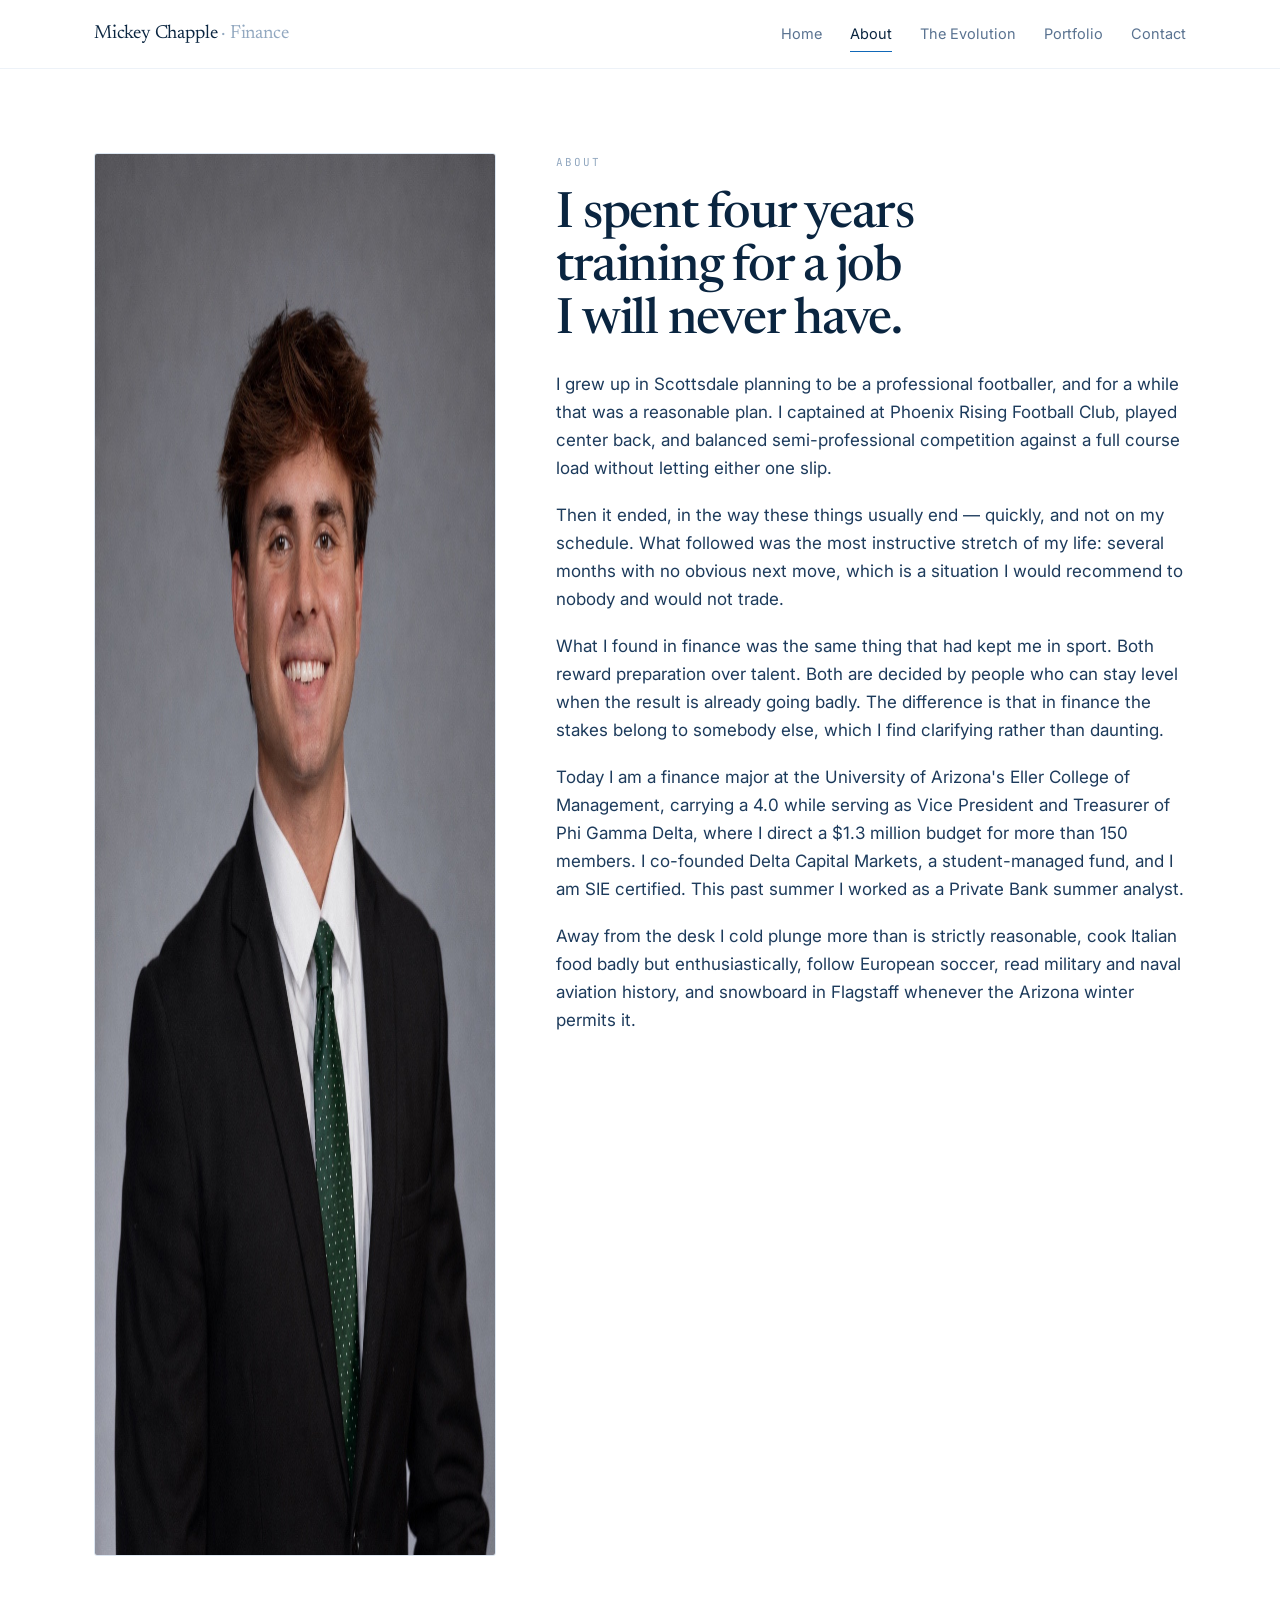
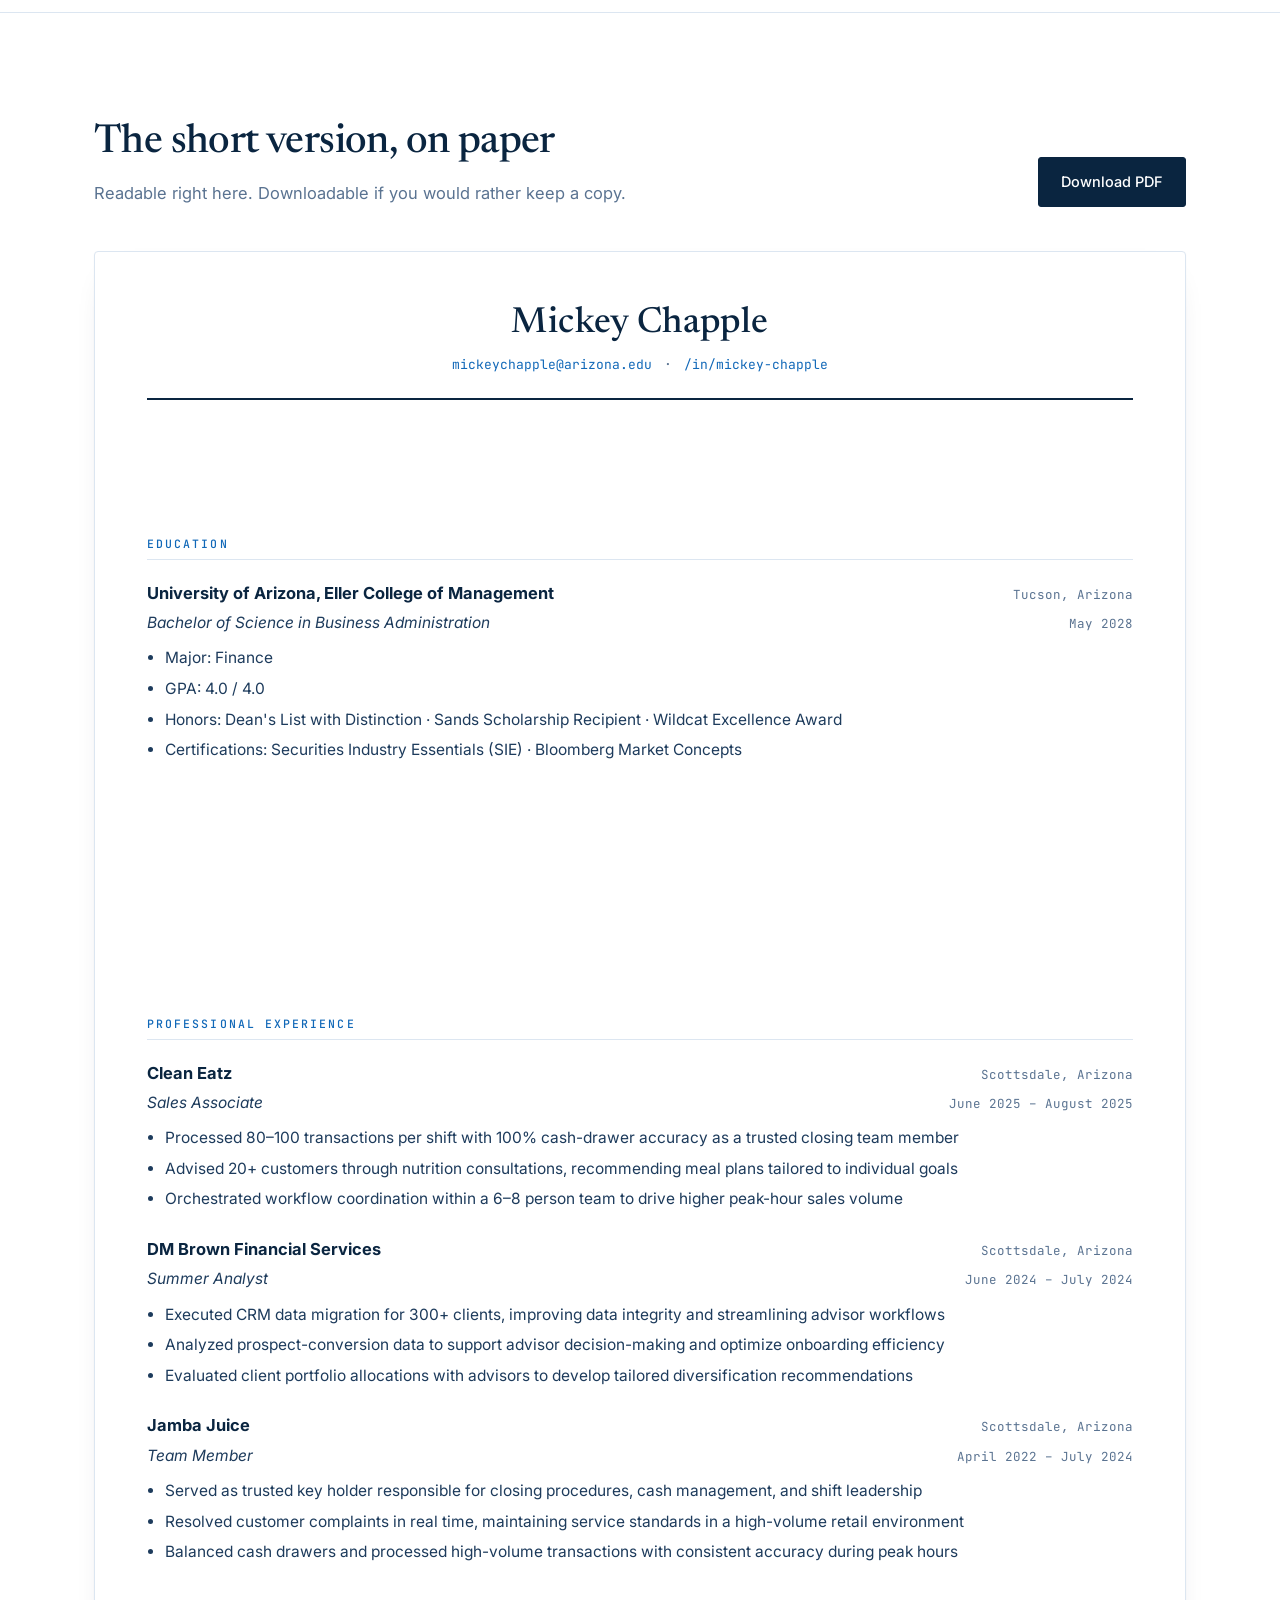
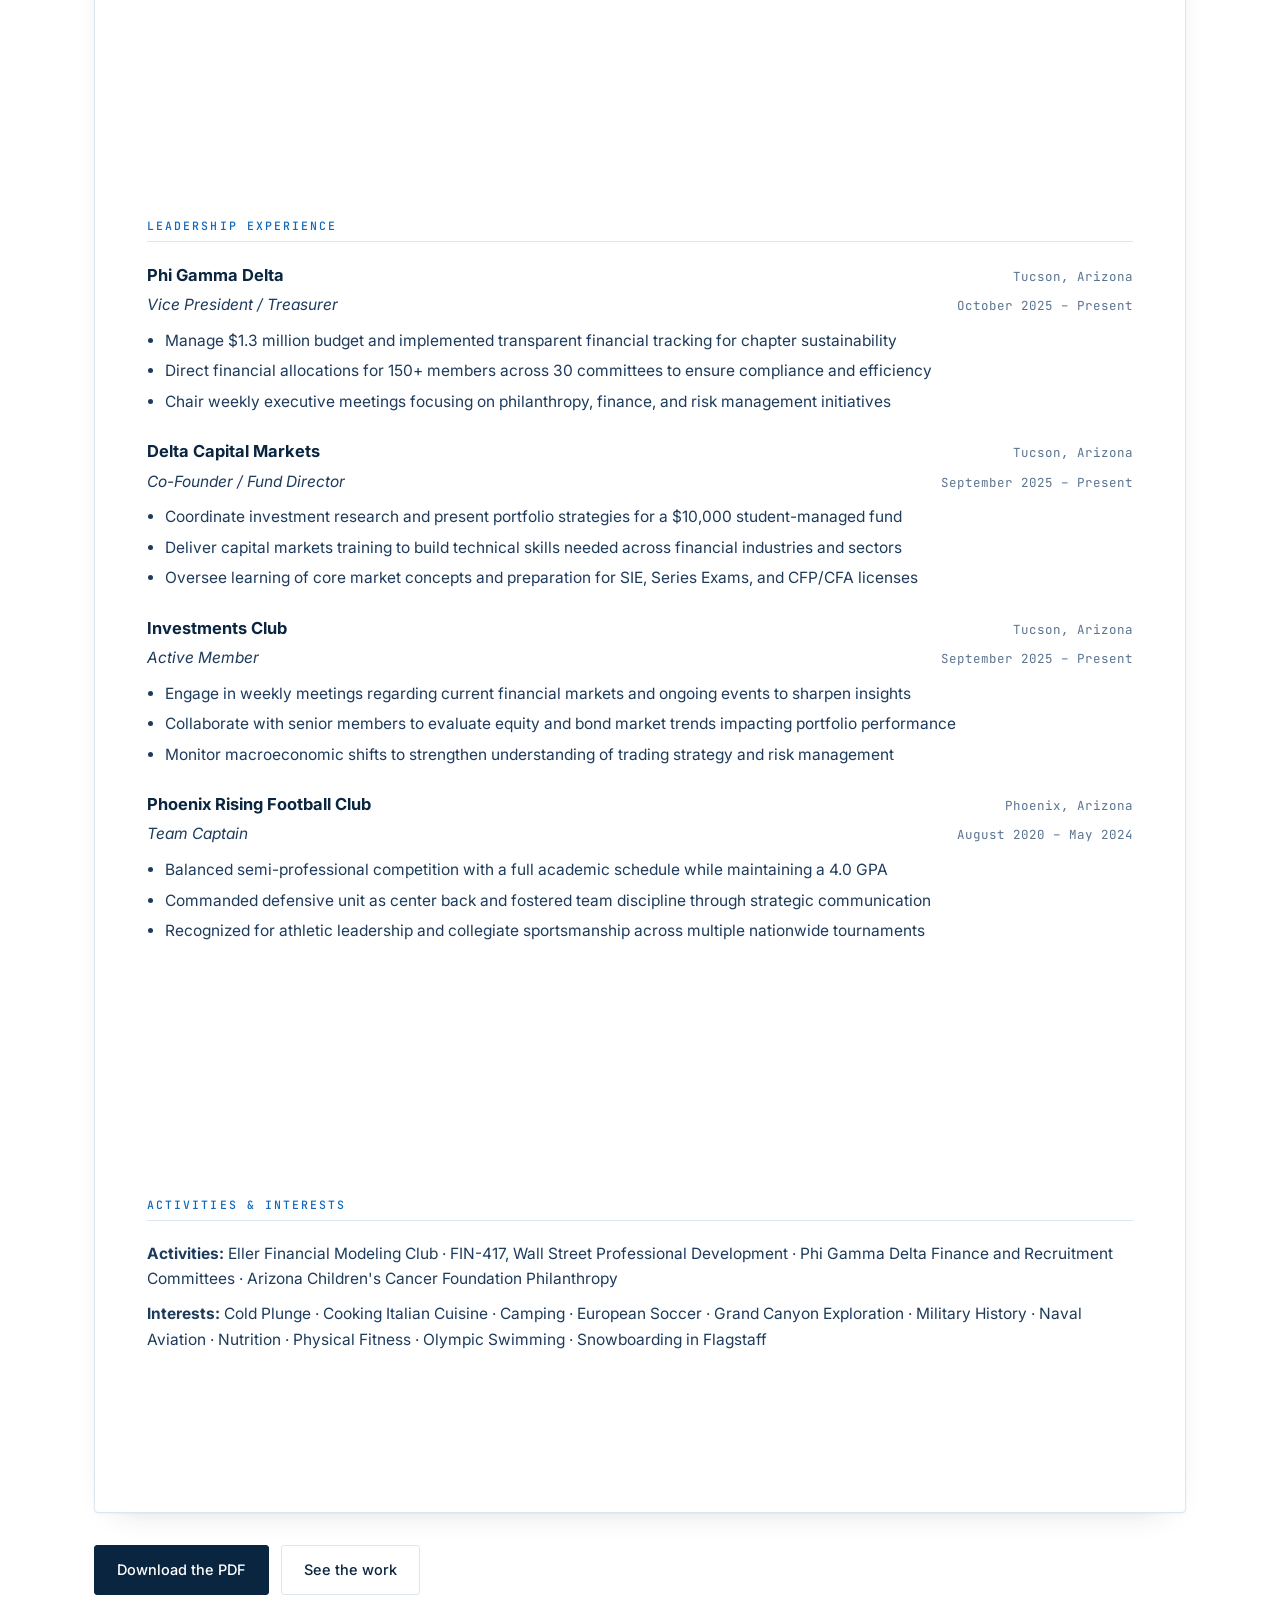
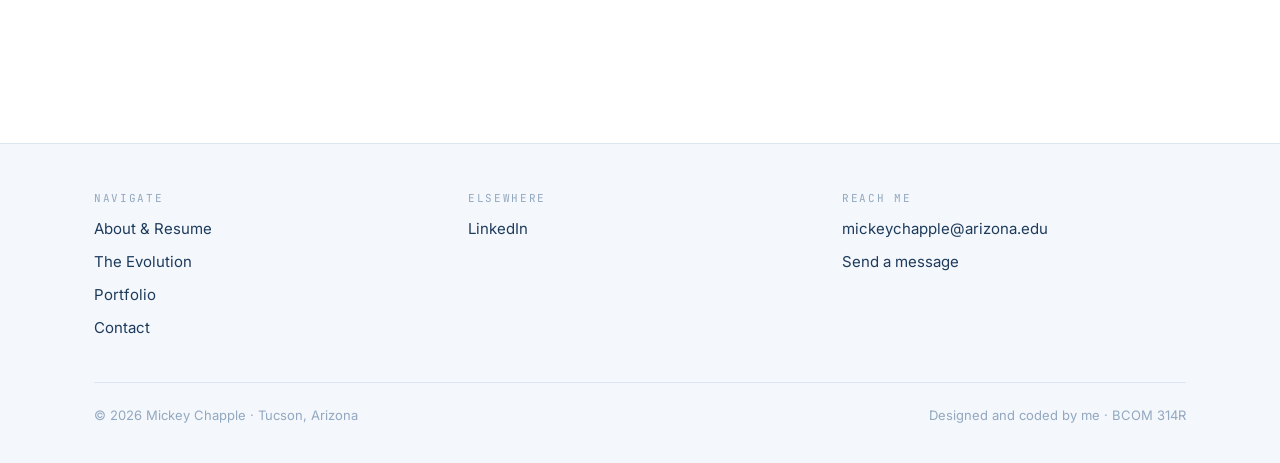
==== about.html @ 1436c146 "Add files via upload" ====
<!doctype html>
<html lang="en">
<head>
<meta charset="utf-8">
<meta name="viewport" content="width=device-width, initial-scale=1">
<title>About &amp; Resume — Mickey Chapple</title>
<meta name="description" content="Finance major at the University of Arizona's Eller College, former semi-professional center back, Private Bank summer analyst. Biography and full resume.">
<link rel="preconnect" href="https://fonts.googleapis.com">
<link rel="preconnect" href="https://fonts.gstatic.com" crossorigin>
<link href="https://fonts.googleapis.com/css2?family=Newsreader:ital,opsz,wght@0,6..72,300..600;1,6..72,300..500&family=Inter:wght@400;500;600&family=JetBrains+Mono:wght@400;500&display=swap" rel="stylesheet">
<link rel="stylesheet" href="styles.css">
</head>
<body>
<a class="skip" href="#main">Skip to content</a>

<header class="site-head">
  <div class="wrap site-head__inner">
    <a class="brand" href="index.html">Mickey Chapple <span>· Finance</span></a>
    <button class="nav-toggle" aria-expanded="false" aria-controls="nav">Menu</button>
    <nav class="nav" id="nav">
      <a href="index.html">Home</a>
      <a href="about.html" aria-current="page">About</a>
      <a href="evolution.html">The Evolution</a>
      <a href="portfolio.html">Portfolio</a>
      <a href="contact.html">Contact</a>
    </nav>
  </div>
</header>

<main id="main">

  <!-- ============ BIO ============ -->
  <section class="hero">
    <div class="wrap split split--portrait">
      <div>
        <img class="portrait" src="assets/headshot.jpg" width="1121" height="1403"
             alt="Mickey Chapple, wearing a dark suit and green tie.">
      </div>
      <div>
        <p class="eyebrow">About</p>
        <h1 class="hero__lede" style="font-size:clamp(30px,4.6vw,50px)">I spent four years training for a job I will never have.</h1>
        <div class="prose">
          <p>
            I grew up in Scottsdale planning to be a professional footballer, and for a
            while that was a reasonable plan. I captained at Phoenix Rising Football Club,
            played center back, and balanced semi-professional competition against a full
            course load without letting either one slip.
          </p>
          <p>
            Then it ended, in the way these things usually end — quickly, and not on my
            schedule. What followed was the most instructive stretch of my life: several
            months with no obvious next move, which is a situation I would recommend to
            nobody and would not trade.
          </p>
          <p>
            What I found in finance was the same thing that had kept me in sport. Both
            reward preparation over talent. Both are decided by people who can stay level
            when the result is already going badly. The difference is that in finance the
            stakes belong to somebody else, which I find clarifying rather than daunting.
          </p>
          <p>
            Today I am a finance major at the University of Arizona's Eller College of
            Management, carrying a 4.0 while serving as Vice President and Treasurer of
            Phi Gamma Delta, where I direct a $1.3 million budget for more than 150
            members. I co-founded Delta Capital Markets, a student-managed fund, and I am
            SIE certified. This past summer I worked as a Private Bank summer analyst.
          </p>
          <p>
            Away from the desk I cold plunge more than is strictly reasonable, cook Italian
            food badly but enthusiastically, follow European soccer, read military and naval
            aviation history, and snowboard in Flagstaff whenever the Arizona winter permits
            it.
          </p>
        </div>
      </div>
    </div>
  </section>

  <!-- ============ RESUME ============ -->
  <section class="rule-top">
    <div class="wrap">
      <div class="sec-head" style="display:flex;flex-wrap:wrap;gap:20px;align-items:end;justify-content:space-between">
        <div>
          <h2>The short version, on paper</h2>
          <p>Readable right here. Downloadable if you would rather keep a copy.</p>
        </div>
        <a class="btn" href="assets/Mickey Chapple Resume.pdf" download>
          Download PDF
        </a>
      </div>

      <article class="resume">
        <header class="resume__head">
          <h3 class="resume__name">Mickey Chapple</h3>
          <p class="resume__contact">
            <a href="mailto:mickeychapple@arizona.edu">mickeychapple@arizona.edu</a>
            <span aria-hidden="true">·</span>
            <a href="https://www.linkedin.com/in/mickey-chapple" target="_blank" rel="noopener">/in/mickey-chapple</a>
          </p>
        </header>

        <section class="resume__sec">
          <h4>Education</h4>
          <div class="resume__item">
            <div class="resume__row">
              <strong>University of Arizona, Eller College of Management</strong>
              <span class="resume__meta">Tucson, Arizona</span>
            </div>
            <div class="resume__row">
              <em>Bachelor of Science in Business Administration</em>
              <span class="resume__meta">May 2028</span>
            </div>
            <ul>
              <li>Major: Finance</li>
              <li>GPA: 4.0 / 4.0</li>
              <li>Honors: Dean's List with Distinction · Sands Scholarship Recipient · Wildcat Excellence Award</li>
              <li>Certifications: Securities Industry Essentials (SIE) · Bloomberg Market Concepts</li>
            </ul>
          </div>
        </section>

        <section class="resume__sec">
          <h4>Professional Experience</h4>

          <div class="resume__item">
            <div class="resume__row">
              <strong>Clean Eatz</strong>
              <span class="resume__meta">Scottsdale, Arizona</span>
            </div>
            <div class="resume__row">
              <em>Sales Associate</em>
              <span class="resume__meta">June 2025 – August 2025</span>
            </div>
            <ul>
              <li>Processed 80–100 transactions per shift with 100% cash-drawer accuracy as a trusted closing team member</li>
              <li>Advised 20+ customers through nutrition consultations, recommending meal plans tailored to individual goals</li>
              <li>Orchestrated workflow coordination within a 6–8 person team to drive higher peak-hour sales volume</li>
            </ul>
          </div>

          <div class="resume__item">
            <div class="resume__row">
              <strong>DM Brown Financial Services</strong>
              <span class="resume__meta">Scottsdale, Arizona</span>
            </div>
            <div class="resume__row">
              <em>Summer Analyst</em>
              <span class="resume__meta">June 2024 – July 2024</span>
            </div>
            <ul>
              <li>Executed CRM data migration for 300+ clients, improving data integrity and streamlining advisor workflows</li>
              <li>Analyzed prospect-conversion data to support advisor decision-making and optimize onboarding efficiency</li>
              <li>Evaluated client portfolio allocations with advisors to develop tailored diversification recommendations</li>
            </ul>
          </div>

          <div class="resume__item">
            <div class="resume__row">
              <strong>Jamba Juice</strong>
              <span class="resume__meta">Scottsdale, Arizona</span>
            </div>
            <div class="resume__row">
              <em>Team Member</em>
              <span class="resume__meta">April 2022 – July 2024</span>
            </div>
            <ul>
              <li>Served as trusted key holder responsible for closing procedures, cash management, and shift leadership</li>
              <li>Resolved customer complaints in real time, maintaining service standards in a high-volume retail environment</li>
              <li>Balanced cash drawers and processed high-volume transactions with consistent accuracy during peak hours</li>
            </ul>
          </div>
        </section>

        <section class="resume__sec">
          <h4>Leadership Experience</h4>

          <div class="resume__item">
            <div class="resume__row">
              <strong>Phi Gamma Delta</strong>
              <span class="resume__meta">Tucson, Arizona</span>
            </div>
            <div class="resume__row">
              <em>Vice President / Treasurer</em>
              <span class="resume__meta">October 2025 – Present</span>
            </div>
            <ul>
              <li>Manage $1.3 million budget and implemented transparent financial tracking for chapter sustainability</li>
              <li>Direct financial allocations for 150+ members across 30 committees to ensure compliance and efficiency</li>
              <li>Chair weekly executive meetings focusing on philanthropy, finance, and risk management initiatives</li>
            </ul>
          </div>

          <div class="resume__item">
            <div class="resume__row">
              <strong>Delta Capital Markets</strong>
              <span class="resume__meta">Tucson, Arizona</span>
            </div>
            <div class="resume__row">
              <em>Co-Founder / Fund Director</em>
              <span class="resume__meta">September 2025 – Present</span>
            </div>
            <ul>
              <li>Coordinate investment research and present portfolio strategies for a $10,000 student-managed fund</li>
              <li>Deliver capital markets training to build technical skills needed across financial industries and sectors</li>
              <li>Oversee learning of core market concepts and preparation for SIE, Series Exams, and CFP/CFA licenses</li>
            </ul>
          </div>

          <div class="resume__item">
            <div class="resume__row">
              <strong>Investments Club</strong>
              <span class="resume__meta">Tucson, Arizona</span>
            </div>
            <div class="resume__row">
              <em>Active Member</em>
              <span class="resume__meta">September 2025 – Present</span>
            </div>
            <ul>
              <li>Engage in weekly meetings regarding current financial markets and ongoing events to sharpen insights</li>
              <li>Collaborate with senior members to evaluate equity and bond market trends impacting portfolio performance</li>
              <li>Monitor macroeconomic shifts to strengthen understanding of trading strategy and risk management</li>
            </ul>
          </div>

          <div class="resume__item">
            <div class="resume__row">
              <strong>Phoenix Rising Football Club</strong>
              <span class="resume__meta">Phoenix, Arizona</span>
            </div>
            <div class="resume__row">
              <em>Team Captain</em>
              <span class="resume__meta">August 2020 – May 2024</span>
            </div>
            <ul>
              <li>Balanced semi-professional competition with a full academic schedule while maintaining a 4.0 GPA</li>
              <li>Commanded defensive unit as center back and fostered team discipline through strategic communication</li>
              <li>Recognized for athletic leadership and collegiate sportsmanship across multiple nationwide tournaments</li>
            </ul>
          </div>
        </section>

        <section class="resume__sec">
          <h4>Activities &amp; Interests</h4>
          <div class="resume__item">
            <p style="margin-bottom:0.6em"><strong>Activities:</strong> Eller Financial Modeling Club · FIN-417, Wall Street Professional Development · Phi Gamma Delta Finance and Recruitment Committees · Arizona Children's Cancer Foundation Philanthropy</p>
            <p style="margin-bottom:0"><strong>Interests:</strong> Cold Plunge · Cooking Italian Cuisine · Camping · European Soccer · Grand Canyon Exploration · Military History · Naval Aviation · Nutrition · Physical Fitness · Olympic Swimming · Snowboarding in Flagstaff</p>
          </div>
        </section>
      </article>

      <div class="btn-row" style="margin-top:32px">
        <a class="btn" href="assets/Mickey Chapple Resume.pdf" download>Download the PDF</a>
        <a class="btn btn--ghost" href="portfolio.html">See the work</a>
      </div>
    </div>
  </section>

</main>

<footer class="site-foot">
  <div class="wrap">
    <div class="foot-grid">
      <div>
        <h4>Navigate</h4>
        <a href="about.html">About &amp; Resume</a>
        <a href="evolution.html">The Evolution</a>
        <a href="portfolio.html">Portfolio</a>
        <a href="contact.html">Contact</a>
      </div>
      <div>
        <h4>Elsewhere</h4>
        <a href="https://www.linkedin.com/in/mickey-chapple" target="_blank" rel="noopener">LinkedIn</a>
      </div>
      <div>
        <h4>Reach me</h4>
        <a href="mailto:mickeychapple@arizona.edu">mickeychapple@arizona.edu</a>
        <a href="contact.html">Send a message</a>
      </div>
    </div>
    <div class="foot-base">
      <p>&copy; 2026 Mickey Chapple · Tucson, Arizona</p>
      <p>Designed and coded by me · BCOM 314R</p>
    </div>
  </div>
</footer>

<script src="script.js"></script>
</body>
</html>
---- styles.css ----
/* ============================================================
   Mickey Chapple — Professional Persona Profile
   Brand rationale: blue and white is the visual language of
   private banking — it reads as trust, clarity and restraint.
   White space does the work; a single navy and a single live
   blue carry everything. One bold graphic element (the
   drawdown chart) tells the story so the rest can stay quiet.
   ============================================================ */

:root {
  /* Surfaces */
  --paper:      #FFFFFF;
  --paper-warm: #F4F7FB;
  --card:       #FFFFFF;

  /* Ink */
  --ink:        #0A2540;
  --ink-soft:   #1D3B5C;
  --muted:      #5A7391;
  --faint:      #92A8C0;

  /* Lines */
  --rule:       #DCE6F1;
  --rule-soft:  #EDF2F8;

  /* Signal */
  --drawdown:   #C2402F;  /* the loss */
  --recovery:   #1168B8;  /* the climb back */
  --gold:       #1168B8;  /* accent — live blue */

  /* Type */
  --serif: "Newsreader", Georgia, "Times New Roman", serif;
  --sans:  "Inter", -apple-system, BlinkMacSystemFont, "Segoe UI", sans-serif;
  --mono:  "JetBrains Mono", ui-monospace, "SF Mono", Menlo, monospace;

  /* Rhythm */
  --gutter: 24px;
  --maxw: 1140px;
  --measure: 68ch;
}

/* ---------- Reset ---------- */
*, *::before, *::after { box-sizing: border-box; }

html { -webkit-text-size-adjust: 100%; scroll-behavior: smooth; }

@media (prefers-reduced-motion: reduce) {
  html { scroll-behavior: auto; }
  *, *::before, *::after {
    animation-duration: 0.01ms !important;
    animation-iteration-count: 1 !important;
    transition-duration: 0.01ms !important;
  }
}

body {
  margin: 0;
  background: var(--paper);
  color: var(--ink);
  font-family: var(--sans);
  font-size: 17px;
  line-height: 1.65;
  -webkit-font-smoothing: antialiased;
  text-rendering: optimizeLegibility;
}

img { max-width: 100%; display: block; }

a { color: inherit; }

h1, h2, h3, h4 {
  font-family: var(--serif);
  font-weight: 500;
  line-height: 1.12;
  letter-spacing: -0.015em;
  margin: 0;
  text-wrap: balance;
}

p { margin: 0 0 1.1em; max-width: var(--measure); }

/* ---------- Layout ---------- */
.wrap {
  width: 100%;
  max-width: var(--maxw);
  margin-inline: auto;
  padding-inline: var(--gutter);
}

.wrap--narrow { max-width: 820px; }

section { padding-block: clamp(56px, 9vw, 108px); }

.rule-top { border-top: 1px solid var(--rule); }

/* ---------- Eyebrow / labels ---------- */
.eyebrow {
  font-family: var(--mono);
  font-size: 11px;
  letter-spacing: 0.16em;
  text-transform: uppercase;
  color: var(--faint);
  margin: 0 0 18px;
}

.eyebrow--gold { color: var(--gold); }

/* ---------- Header ---------- */
.site-head {
  position: sticky;
  top: 0;
  z-index: 50;
  background: color-mix(in srgb, var(--paper) 88%, transparent);
  backdrop-filter: saturate(180%) blur(12px);
  -webkit-backdrop-filter: saturate(180%) blur(12px);
  border-bottom: 1px solid var(--rule-soft);
}

.site-head__inner {
  display: flex;
  align-items: center;
  justify-content: space-between;
  gap: 20px;
  min-height: 68px;
}

.brand {
  font-family: var(--serif);
  font-size: 19px;
  letter-spacing: -0.01em;
  text-decoration: none;
  white-space: nowrap;
}

.brand span { color: var(--faint); }

.nav {
  display: flex;
  align-items: center;
  gap: 28px;
}

.nav a {
  font-size: 14.5px;
  text-decoration: none;
  color: var(--muted);
  padding-block: 6px;
  border-bottom: 1.5px solid transparent;
  transition: color 0.18s ease, border-color 0.18s ease;
}

.nav a:hover { color: var(--ink); }

.nav a[aria-current="page"] {
  color: var(--ink);
  border-bottom-color: var(--gold);
}

.nav-toggle {
  display: none;
  background: none;
  border: 1px solid var(--rule);
  border-radius: 6px;
  padding: 7px 10px;
  cursor: pointer;
  font-family: var(--mono);
  font-size: 11px;
  letter-spacing: 0.12em;
  text-transform: uppercase;
  color: var(--ink);
}

@media (max-width: 760px) {
  .nav-toggle { display: block; }
  .nav {
    display: none;
    position: absolute;
    top: 100%;
    left: 0;
    right: 0;
    flex-direction: column;
    align-items: stretch;
    gap: 0;
    background: var(--paper);
    border-bottom: 1px solid var(--rule);
    padding: 8px var(--gutter) 16px;
  }
  .nav.is-open { display: flex; }
  .nav a {
    padding-block: 12px;
    border-bottom: 1px solid var(--rule-soft);
  }
  .nav a[aria-current="page"] { border-bottom-color: var(--gold); }
}

/* ---------- Hero ---------- */
.hero { padding-block: clamp(44px, 7vw, 84px) clamp(32px, 5vw, 56px); }

.hero__lede {
  font-family: var(--serif);
  font-size: clamp(33px, 5.6vw, 62px);
  line-height: 1.06;
  letter-spacing: -0.025em;
  margin: 0 0 22px;
  max-width: 17ch;
}

.hero__sub {
  font-size: clamp(16.5px, 1.9vw, 19.5px);
  color: var(--ink-soft);
  max-width: 54ch;
  margin-bottom: 30px;
}

.hero__sub strong { font-weight: 600; color: var(--ink); }

/* ---------- Chart ---------- */
.chart-frame {
  position: relative;
  margin-top: clamp(28px, 4vw, 44px);
  background: var(--card);
  border: 1px solid var(--rule);
  border-radius: 4px;
  padding: clamp(18px, 3vw, 30px);
  box-shadow: 0 1px 2px rgba(17, 30, 47, 0.04),
              0 10px 32px -18px rgba(17, 30, 47, 0.22);
}

.chart-frame__head {
  display: flex;
  flex-wrap: wrap;
  align-items: baseline;
  justify-content: space-between;
  gap: 10px 20px;
  margin-bottom: 16px;
  padding-bottom: 14px;
  border-bottom: 1px solid var(--rule-soft);
}

.chart-frame__title {
  font-family: var(--mono);
  font-size: 11.5px;
  letter-spacing: 0.14em;
  text-transform: uppercase;
  color: var(--muted);
}

.chart-frame__note {
  font-family: var(--mono);
  font-size: 11.5px;
  color: var(--faint);
  letter-spacing: 0.04em;
}

.chart { width: 100%; height: auto; display: block; overflow: visible; }

/* Line draws itself on load */
.chart .series {
  fill: none;
  stroke-width: 2.25;
  stroke-linecap: round;
  stroke-linejoin: round;
  stroke-dasharray: 1;
  stroke-dashoffset: 1;
  animation: draw 1.6s cubic-bezier(0.33, 0.1, 0.25, 1) 0.25s forwards;
}

.chart .series--up   { stroke: var(--ink); }
.chart .series--down { stroke: var(--drawdown); animation-delay: 1.85s; animation-duration: 0.6s;
                       animation-timing-function: cubic-bezier(0.6, 0, 0.9, 0.4); }
.chart .series--flat { stroke: var(--faint); animation-delay: 2.5s; animation-duration: 0.9s; }
.chart .series--back { stroke: var(--recovery); animation-delay: 3.4s; animation-duration: 2.2s; }

@keyframes draw { to { stroke-dashoffset: 0; } }

.chart .grid { stroke: var(--rule-soft); stroke-width: 1; }

.chart .peak-line {
  stroke: var(--faint);
  stroke-width: 1;
  stroke-dasharray: 2 4;
  opacity: 0;
  animation: fade 0.6s ease 3.2s forwards;
}

.chart .marker {
  opacity: 0;
  animation: fade 0.7s ease forwards;
}

.chart .marker--loss { animation-delay: 2.55s; }
.chart .marker--now  { animation-delay: 5.5s; }

@keyframes fade { to { opacity: 1; } }

.chart text {
  font-family: var(--mono);
  font-size: 11px;
  letter-spacing: 0.05em;
  fill: var(--muted);
}

.chart .label-loss { fill: var(--drawdown); font-size: 15px; font-weight: 500; }
.chart .label-now  { fill: var(--recovery); font-weight: 500; }

.chart-legend {
  display: flex;
  flex-wrap: wrap;
  gap: 8px 22px;
  margin-top: 18px;
  padding-top: 14px;
  border-top: 1px solid var(--rule-soft);
  font-family: var(--mono);
  font-size: 11px;
  letter-spacing: 0.06em;
  color: var(--muted);
  text-transform: uppercase;
}

.chart-legend span { display: inline-flex; align-items: center; gap: 7px; }

.chart-legend i {
  width: 16px;
  height: 2px;
  border-radius: 2px;
  background: currentColor;
  flex: none;
}

.legend--climb i { color: var(--ink); }
.legend--loss  i { color: var(--drawdown); }
.legend--flat  i { color: var(--faint); }
.legend--back  i { color: var(--recovery); }

/* ---------- Stat row ---------- */
.stats {
  display: grid;
  grid-template-columns: repeat(auto-fit, minmax(170px, 1fr));
  gap: 1px;
  background: var(--rule);
  border: 1px solid var(--rule);
  border-radius: 4px;
  overflow: hidden;
}

.stat {
  background: var(--paper);
  padding: 22px 20px;
}

.stat__num {
  font-family: var(--mono);
  font-size: clamp(25px, 3.4vw, 33px);
  font-weight: 500;
  letter-spacing: -0.02em;
  color: var(--ink);
  line-height: 1;
  margin-bottom: 9px;
}

.stat__label {
  font-size: 13.5px;
  color: var(--muted);
  line-height: 1.4;
  margin: 0;
}

/* ---------- Doors (homepage cards) ---------- */
.doors {
  display: grid;
  grid-template-columns: repeat(auto-fit, minmax(265px, 1fr));
  gap: 20px;
}

.door {
  display: flex;
  flex-direction: column;
  background: var(--card);
  border: 1px solid var(--rule);
  border-radius: 4px;
  padding: 26px 24px 22px;
  text-decoration: none;
  transition: transform 0.22s ease, box-shadow 0.22s ease, border-color 0.22s ease;
}

.door:hover {
  transform: translateY(-3px);
  border-color: var(--faint);
  box-shadow: 0 14px 34px -22px rgba(17, 30, 47, 0.4);
}

.door__num {
  font-family: var(--mono);
  font-size: 11px;
  letter-spacing: 0.16em;
  color: var(--gold);
  margin-bottom: 16px;
}

.door__title {
  font-family: var(--serif);
  font-size: 25px;
  line-height: 1.15;
  margin-bottom: 11px;
}

.door__body {
  font-size: 15px;
  color: var(--muted);
  margin: 0 0 20px;
  flex: 1;
}

.door__cue {
  font-family: var(--mono);
  font-size: 11.5px;
  letter-spacing: 0.1em;
  text-transform: uppercase;
  color: var(--ink);
  display: inline-flex;
  align-items: center;
  gap: 7px;
}

.door__cue::after {
  content: "→";
  transition: transform 0.22s ease;
}

.door:hover .door__cue::after { transform: translateX(4px); }

/* ---------- Pull quote ---------- */
.pull {
  border-left: 2px solid var(--gold);
  padding-left: clamp(20px, 3vw, 32px);
  max-width: 30ch;
}

.pull p {
  font-family: var(--serif);
  font-size: clamp(22px, 3.2vw, 32px);
  line-height: 1.3;
  letter-spacing: -0.015em;
  color: var(--ink);
  margin: 0;
}

.pull cite {
  display: block;
  margin-top: 16px;
  font-family: var(--mono);
  font-size: 11px;
  letter-spacing: 0.12em;
  text-transform: uppercase;
  font-style: normal;
  color: var(--faint);
}

/* ---------- Buttons ---------- */
.btn {
  display: inline-flex;
  align-items: center;
  gap: 9px;
  font-family: var(--sans);
  font-size: 14.5px;
  font-weight: 500;
  padding: 12px 22px;
  border-radius: 3px;
  text-decoration: none;
  border: 1px solid var(--ink);
  background: var(--ink);
  color: var(--paper);
  cursor: pointer;
  transition: background 0.18s ease, color 0.18s ease, transform 0.18s ease;
}

.btn:hover { background: var(--ink-soft); transform: translateY(-1px); }

.btn--ghost {
  background: transparent;
  color: var(--ink);
  border-color: var(--rule);
}

.btn--ghost:hover { background: var(--paper-warm); color: var(--ink); border-color: var(--faint); }

.btn-row { display: flex; flex-wrap: wrap; gap: 12px; }

/* ---------- Section headings ---------- */
.sec-head { margin-bottom: clamp(28px, 4vw, 44px); }

.sec-head h2 {
  font-size: clamp(27px, 4vw, 40px);
  margin-bottom: 14px;
}

.sec-head p {
  color: var(--muted);
  font-size: 16.5px;
  max-width: 58ch;
  margin: 0;
}

/* ---------- Split layout ---------- */
.split {
  display: grid;
  grid-template-columns: 1fr;
  gap: clamp(28px, 5vw, 60px);
  align-items: start;
}

@media (min-width: 880px) {
  .split { grid-template-columns: 1.1fr 0.9fr; }
  .split--portrait { grid-template-columns: 0.78fr 1.22fr; }
}

.portrait {
  border-radius: 3px;
  border: 1px solid var(--rule);
  width: 100%;
  background: var(--paper-warm);
}

/* ---------- Prose ---------- */
.prose h3 {
  font-size: 22px;
  margin: 2em 0 0.55em;
}

.prose h3:first-child { margin-top: 0; }

.prose p { color: var(--ink-soft); }

.prose ul { color: var(--ink-soft); padding-left: 1.15em; max-width: var(--measure); }

.prose li { margin-bottom: 0.5em; }

/* ---------- Footer ---------- */
.site-foot {
  border-top: 1px solid var(--rule);
  background: var(--paper-warm);
  padding-block: 48px 36px;
  margin-top: 40px;
}

.foot-grid {
  display: grid;
  grid-template-columns: repeat(auto-fit, minmax(190px, 1fr));
  gap: 30px;
  margin-bottom: 34px;
}

.foot-grid h4 {
  font-family: var(--mono);
  font-size: 11px;
  letter-spacing: 0.15em;
  text-transform: uppercase;
  color: var(--faint);
  font-weight: 400;
  margin-bottom: 13px;
}

.foot-grid a {
  display: block;
  font-size: 15px;
  color: var(--ink-soft);
  text-decoration: none;
  margin-bottom: 8px;
  transition: color 0.16s ease;
}

.foot-grid a:hover { color: var(--gold); }

.foot-base {
  display: flex;
  flex-wrap: wrap;
  gap: 10px 24px;
  justify-content: space-between;
  align-items: center;
  padding-top: 22px;
  border-top: 1px solid var(--rule);
  font-size: 13px;
  color: var(--faint);
}

.foot-base p { margin: 0; max-width: none; }

/* ---------- Skip link ---------- */
.skip {
  position: absolute;
  left: -9999px;
  top: 0;
  background: var(--ink);
  color: var(--paper);
  padding: 10px 16px;
  z-index: 100;
  text-decoration: none;
}

.skip:focus { left: 8px; top: 8px; }

/* ---------- Focus ---------- */
a:focus-visible, button:focus-visible, input:focus-visible, textarea:focus-visible {
  outline: 2px solid var(--gold);
  outline-offset: 3px;
  border-radius: 2px;
}

/* ============================================================
   Evolution page components
   ============================================================ */

/* ---------- Scatter plot ---------- */
.scatter-wrap {
  max-width: 560px;
  margin-inline: auto;
}

.scatter { width: 100%; height: auto; display: block; overflow: visible; }

.sc-grid line { stroke: var(--rule-soft); stroke-width: 1; }

.sc-axis { stroke: var(--faint); stroke-width: 1.25; }

.sc-quad {
  font-family: var(--mono);
  font-size: 11px;
  letter-spacing: 0.13em;
  fill: var(--faint);
}

.sc-axis-label {
  font-family: var(--mono);
  font-size: 10.5px;
  letter-spacing: 0.16em;
  fill: var(--muted);
}

.sc-resp circle {
  r: 5;
  fill: var(--muted);
  opacity: 0.4;
}

.sc-self {
  fill: var(--card);
  stroke: var(--ink);
  stroke-width: 2.5;
}

.sc-avg { fill: var(--recovery); }

.sc-gap {
  stroke: var(--recovery);
  stroke-width: 1.75;
  stroke-dasharray: 4 3;
}

.sc-gap-label {
  font-family: var(--mono);
  font-size: 10.5px;
  letter-spacing: 0.14em;
  fill: var(--recovery);
}

.sc-tag {
  font-family: var(--mono);
  font-size: 10.5px;
  letter-spacing: 0.13em;
  fill: var(--muted);
}

.sc-val {
  font-family: var(--mono);
  font-size: 14px;
  font-weight: 500;
}

.sc-val--self { fill: var(--ink); }
.sc-val--avg  { fill: var(--recovery); }

.chart-legend .legend--self i { color: var(--ink); height: 10px; width: 10px; border-radius: 50%; background: var(--card); border: 2px solid var(--ink); }
.chart-legend .legend--avg  i { color: var(--recovery); height: 10px; width: 10px; border-radius: 50%; }
.chart-legend .legend--dot  i { color: var(--faint); height: 9px; width: 9px; border-radius: 50%; opacity: 0.6; }

/* ---------- Adjective columns ---------- */
.adj-grid {
  display: grid;
  grid-template-columns: 1fr;
  gap: 32px;
}

@media (min-width: 820px) {
  .adj-grid { grid-template-columns: 0.8fr 1.2fr; gap: 48px; }
}

.adj-col__head {
  font-size: 21px;
  margin-bottom: 8px;
  padding-bottom: 12px;
  border-bottom: 2px solid var(--rule);
}

.adj-col__head--both { border-bottom-color: var(--ink); }
.adj-col__head--them { border-bottom-color: var(--recovery); }

.adj-col__note {
  font-size: 14.5px;
  color: var(--muted);
  margin-bottom: 18px;
}

.chips {
  list-style: none;
  padding: 0;
  margin: 0;
  display: flex;
  flex-wrap: wrap;
  gap: 8px;
}

.chips li {
  font-family: var(--sans);
  font-size: 14px;
  padding: 7px 13px;
  border-radius: 100px;
  border: 1px solid var(--rule);
  background: var(--paper-warm);
  color: var(--ink-soft);
  white-space: nowrap;
}

.chips--both li {
  background: var(--ink);
  border-color: var(--ink);
  color: #fff;
  font-weight: 500;
}

.chips--them li {
  background: color-mix(in srgb, var(--recovery) 9%, #fff);
  border-color: color-mix(in srgb, var(--recovery) 28%, #fff);
  color: var(--recovery);
}

/* ---------- Callout ---------- */
.callout {
  margin-top: 36px;
  padding: 24px 26px;
  background: var(--paper-warm);
  border-left: 3px solid var(--recovery);
  border-radius: 0 4px 4px 0;
}

.callout p { margin: 0; color: var(--ink-soft); max-width: 72ch; }

/* ---------- Quote stack ---------- */
.quote-stack {
  display: grid;
  grid-template-columns: repeat(auto-fit, minmax(290px, 1fr));
  gap: 18px;
}

.qs {
  margin: 0;
  padding: 24px 24px 24px 26px;
  background: var(--card);
  border: 1px solid var(--rule);
  border-left: 3px solid var(--faint);
  border-radius: 0 4px 4px 0;
}

.qs p {
  margin: 0;
  font-family: var(--serif);
  font-size: 17.5px;
  line-height: 1.45;
  color: var(--ink-soft);
  max-width: none;
}

.qs::before {
  content: "“";
  display: block;
  font-family: var(--serif);
  font-size: 34px;
  line-height: 0.6;
  color: var(--faint);
  margin-bottom: 10px;
}

/* ---------- Video ---------- */
.video {
  position: relative;
  aspect-ratio: 16 / 9;
  width: 100%;
  background: var(--ink);
  border-radius: 4px;
  overflow: hidden;
  border: 1px solid var(--rule);
}

.video iframe {
  position: absolute;
  inset: 0;
  width: 100%;
  height: 100%;
  border: 0;
}

.sc-leader { stroke: var(--recovery); stroke-width: 1; opacity: 0.45; }

/* ============================================================
   Resume
   ============================================================ */
.resume {
  background: var(--card);
  border: 1px solid var(--rule);
  border-radius: 4px;
  padding: clamp(26px, 4.5vw, 52px);
  box-shadow: 0 1px 2px rgba(10, 37, 64, 0.04),
              0 12px 34px -24px rgba(10, 37, 64, 0.3);
}

.resume__head {
  text-align: center;
  padding-bottom: 22px;
  margin-bottom: 30px;
  border-bottom: 2px solid var(--ink);
}

.resume__name {
  font-size: clamp(27px, 4vw, 36px);
  letter-spacing: 0.01em;
  margin-bottom: 10px;
}

.resume__contact {
  font-family: var(--mono);
  font-size: 13px;
  color: var(--muted);
  margin: 0;
  max-width: none;
  display: flex;
  flex-wrap: wrap;
  gap: 6px 12px;
  justify-content: center;
}

.resume__contact a { color: var(--recovery); text-decoration: none; }
.resume__contact a:hover { text-decoration: underline; }

.resume__sec { margin-bottom: 34px; }
.resume__sec:last-child { margin-bottom: 0; }

.resume__sec > h4 {
  font-family: var(--mono);
  font-size: 11.5px;
  font-weight: 500;
  letter-spacing: 0.18em;
  text-transform: uppercase;
  color: var(--recovery);
  padding-bottom: 8px;
  margin-bottom: 20px;
  border-bottom: 1px solid var(--rule);
}

.resume__item { margin-bottom: 24px; }
.resume__item:last-child { margin-bottom: 0; }

.resume__row {
  display: flex;
  flex-wrap: wrap;
  gap: 4px 16px;
  align-items: baseline;
  justify-content: space-between;
  margin-bottom: 3px;
}

.resume__row strong { font-size: 16.5px; color: var(--ink); }
.resume__row em { font-size: 15.5px; color: var(--ink-soft); font-style: italic; }

.resume__meta {
  font-family: var(--mono);
  font-size: 12.5px;
  color: var(--muted);
  white-space: nowrap;
}

.resume__item ul {
  margin: 10px 0 0;
  padding-left: 1.15em;
  color: var(--ink-soft);
  font-size: 15.5px;
}

.resume__item li { margin-bottom: 5px; }

.resume__item p { font-size: 15.5px; color: var(--ink-soft); max-width: none; }

/* ============================================================
   Portfolio
   ============================================================ */
.work__head {
  display: flex;
  flex-wrap: wrap;
  gap: 20px 32px;
  align-items: end;
  justify-content: space-between;
  margin-bottom: 30px;
}

.work__head h2 {
  font-size: clamp(26px, 3.8vw, 38px);
  margin-bottom: 10px;
}

.work__tagline {
  color: var(--muted);
  font-size: 16.5px;
  margin: 0;
  max-width: 54ch;
}

/* Context / Claim / Reasoning */
.cer {
  display: grid;
  grid-template-columns: 1fr;
  gap: 1px;
  background: var(--rule);
  border: 1px solid var(--rule);
  border-radius: 4px;
  overflow: hidden;
}

@media (min-width: 900px) {
  .cer { grid-template-columns: repeat(3, 1fr); }
}

.cer__item {
  background: var(--card);
  padding: 26px 24px;
}

.cer__item h3 {
  font-family: var(--mono);
  font-size: 11px;
  font-weight: 500;
  letter-spacing: 0.17em;
  text-transform: uppercase;
  color: var(--recovery);
  margin-bottom: 14px;
}

.cer__item p {
  font-size: 15.5px;
  color: var(--ink-soft);
  margin: 0;
  max-width: none;
}

/* Tear sheet */
.tear {
  display: grid;
  grid-template-columns: repeat(auto-fit, minmax(128px, 1fr));
  gap: 1px;
  background: var(--rule);
  border: 1px solid var(--rule);
  border-radius: 4px;
  overflow: hidden;
  margin-bottom: 22px;
}

.tear__cell {
  background: var(--paper-warm);
  padding: 16px 18px;
  display: flex;
  flex-direction: column;
  gap: 6px;
}

.tear__k {
  font-family: var(--mono);
  font-size: 10.5px;
  letter-spacing: 0.15em;
  text-transform: uppercase;
  color: var(--muted);
}

.tear__v {
  font-family: var(--mono);
  font-size: 17px;
  font-weight: 500;
  color: var(--ink);
}

.tear__v--up { color: var(--recovery); }

/* Authorship note */
.authorship {
  background: var(--paper-warm);
  border: 1px dashed var(--faint);
  border-radius: 4px;
  padding: 22px 24px;
  margin-bottom: 22px;
}

.authorship h4 {
  font-family: var(--mono);
  font-size: 11px;
  font-weight: 500;
  letter-spacing: 0.17em;
  text-transform: uppercase;
  color: var(--muted);
  margin-bottom: 11px;
}

.authorship p {
  margin: 0;
  font-size: 15.5px;
  color: var(--ink-soft);
  max-width: 78ch;
}

/* ============================================================
   Contact form
   ============================================================ */
.field { margin-bottom: 18px; }

.field label {
  display: block;
  font-family: var(--mono);
  font-size: 11px;
  letter-spacing: 0.15em;
  text-transform: uppercase;
  color: var(--muted);
  margin-bottom: 8px;
}

.field input,
.field textarea {
  width: 100%;
  font-family: var(--sans);
  font-size: 16px;
  color: var(--ink);
  background: var(--card);
  border: 1px solid var(--rule);
  border-radius: 3px;
  padding: 12px 14px;
  transition: border-color 0.16s ease, box-shadow 0.16s ease;
}

.field input:focus,
.field textarea:focus {
  outline: none;
  border-color: var(--recovery);
  box-shadow: 0 0 0 3px color-mix(in srgb, var(--recovery) 14%, transparent);
}

.field textarea { resize: vertical; min-height: 130px; }

.hp {
  position: absolute;
  left: -9999px;
  opacity: 0;
  height: 0;
  width: 0;
}

.form__note {
  margin: 16px 0 0;
  font-size: 15px;
  max-width: none;
}

.form__note--ok  { color: var(--recovery); }
.form__note--err { color: var(--drawdown); }
.form__note a { color: inherit; }

/* Direct contact list */
.direct {
  list-style: none;
  margin: 0;
  padding: 0;
  border-top: 1px solid var(--rule);
}

.direct li {
  display: flex;
  flex-wrap: wrap;
  gap: 4px 20px;
  align-items: baseline;
  justify-content: space-between;
  padding: 16px 0;
  border-bottom: 1px solid var(--rule);
}

.direct__k {
  font-family: var(--mono);
  font-size: 11px;
  letter-spacing: 0.15em;
  text-transform: uppercase;
  color: var(--muted);
}

.direct__v {
  font-size: 16.5px;
  color: var(--ink);
  text-decoration: none;
}

a.direct__v { color: var(--recovery); }
a.direct__v:hover { text-decoration: underline; }

.callout a { color: var(--recovery); }

/* ============================================================
   Small screens: SVG text is drawn in user units, so it shrinks
   with the chart. Scale it back up and drop the mid-axis labels
   that would collide once enlarged.
   ============================================================ */
@media (max-width: 720px) {
  .chart text            { font-size: 26px; letter-spacing: 0.04em; }
  .chart .label-loss     { font-size: 34px; }
  .chart .x-mid,
  .chart .peak-label     { display: none; }
  .chart .marker circle  { r: 7; }
  .chart .series         { stroke-width: 4; }
  .chart .grid           { stroke-width: 2; }
  .chart .peak-line      { stroke-width: 2; }

  .scatter text          { font-size: 18px; }
  .scatter .sc-val       { font-size: 22px; }
  .scatter .sc-axis-label{ font-size: 17px; }
  .sc-resp circle        { r: 7; }
  .sc-self               { stroke-width: 3.5; }
}

@media (max-width: 480px) {
  .chart text        { font-size: 30px; }
  .chart .label-loss { font-size: 40px; }
  .scatter text      { font-size: 21px; }
  .scatter .sc-val   { font-size: 25px; }
}

@media (max-width: 720px) {
  /* enlarged type needs more leading between the two loss labels */
  .chart .loss-sub { transform: translateY(14px); }
}

@media (max-width: 480px) {
  .chart .loss-sub { transform: translateY(20px); }
}

/* Long labels on desktop, abbreviations once the type is scaled up */
.scatter .sc-short { display: none; }

@media (max-width: 720px) {
  .scatter .sc-long  { display: none; }
  .scatter .sc-short { display: block; }
  .scatter .sc-quad  { font-size: 15px; }
}

@media (max-width: 720px) {
  /* keep the enlarged self labels from touching, and pull the
     average labels in from the right edge of the plot */
  .scatter .sc-val--self { transform: translateY(12px); }
  .scatter .sc-tag--avg.sc-short,
  .scatter .sc-val--avg  { transform: translateX(-26px); }
  .scatter .sc-leader    { transform: translateX(-26px); }
}
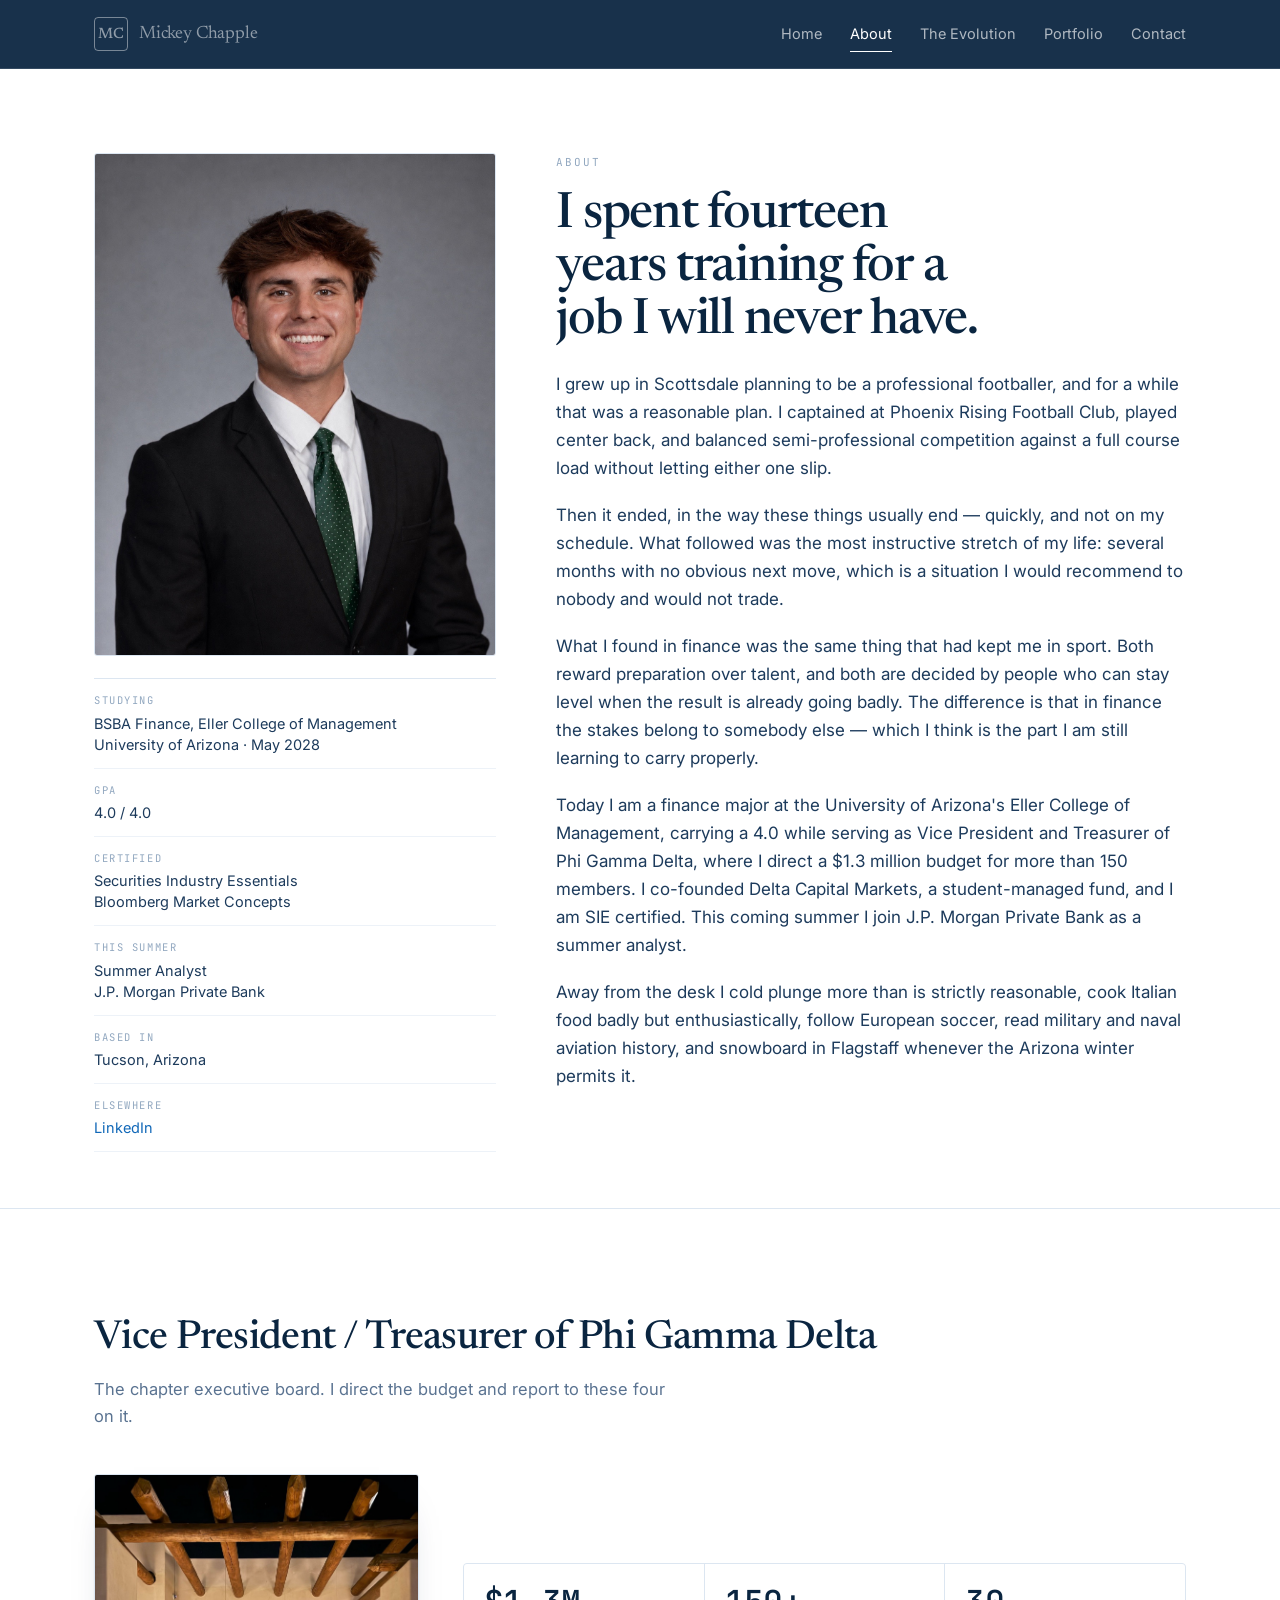
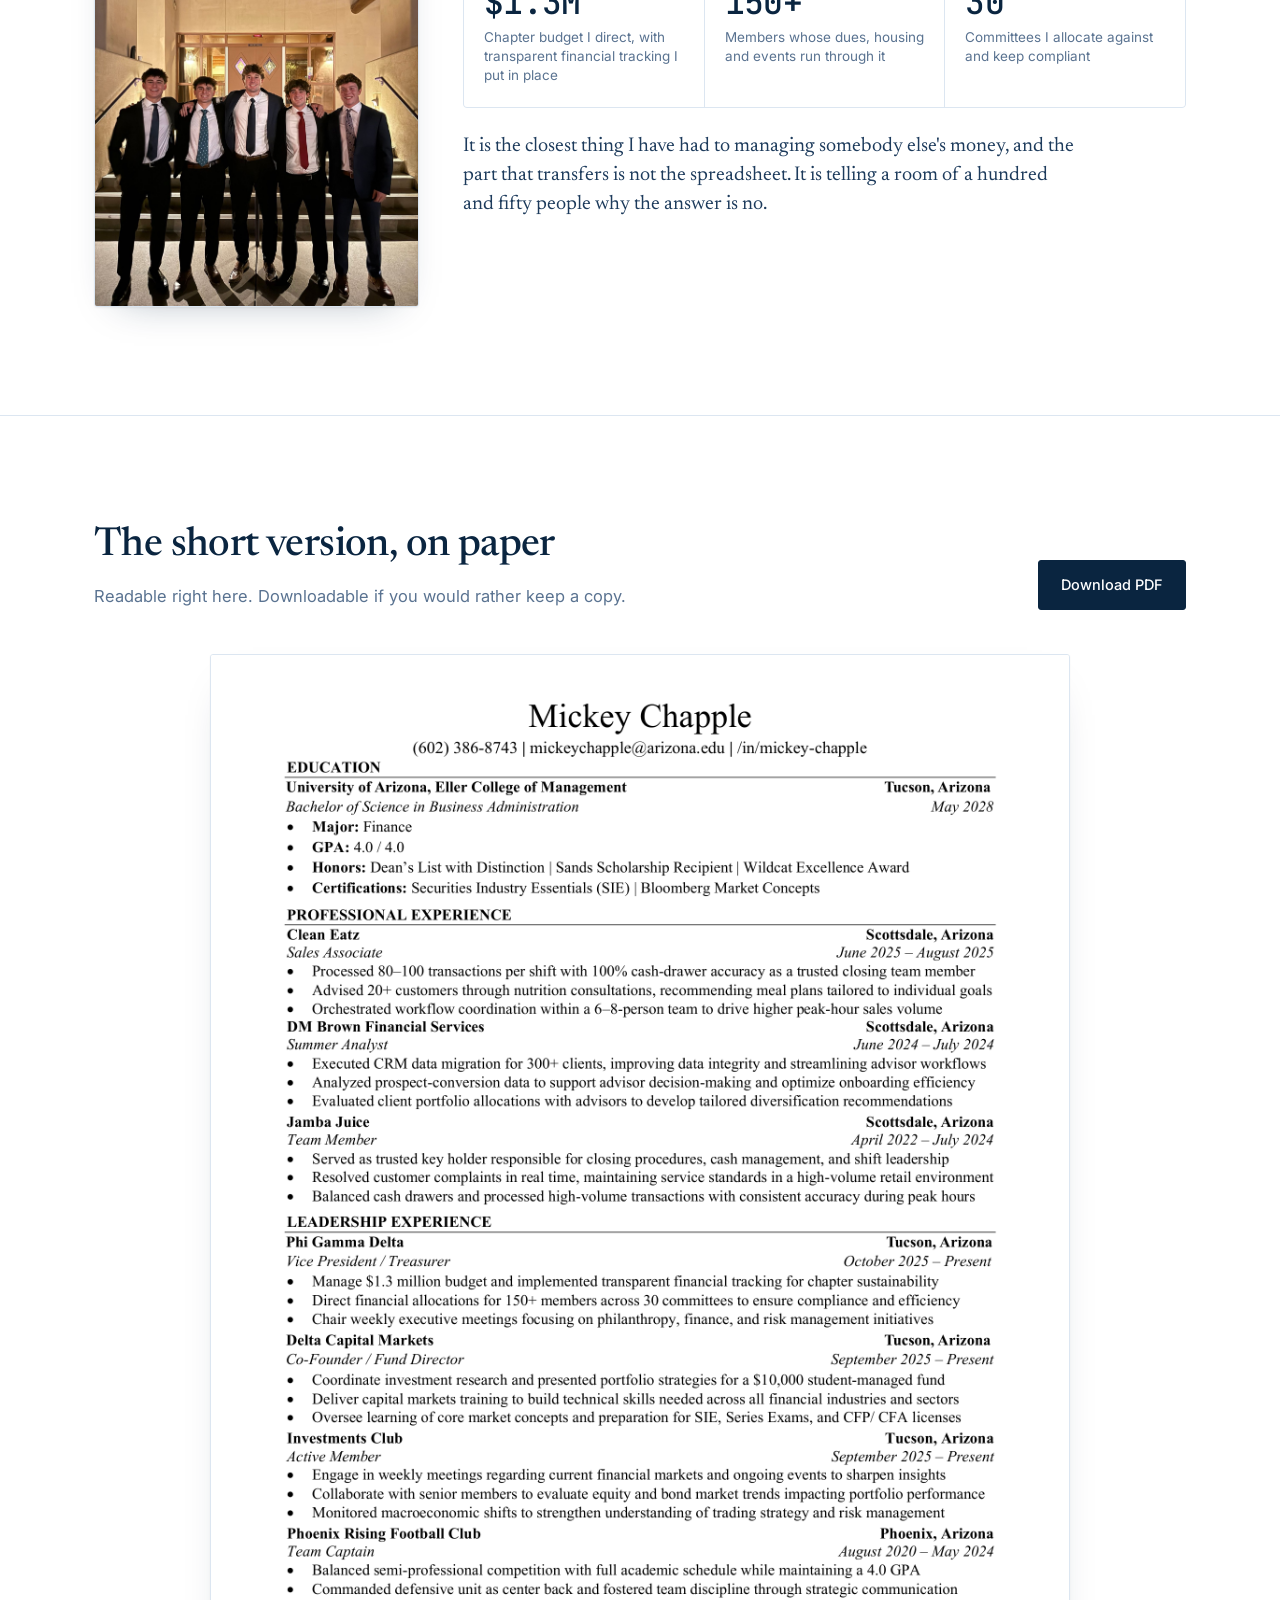
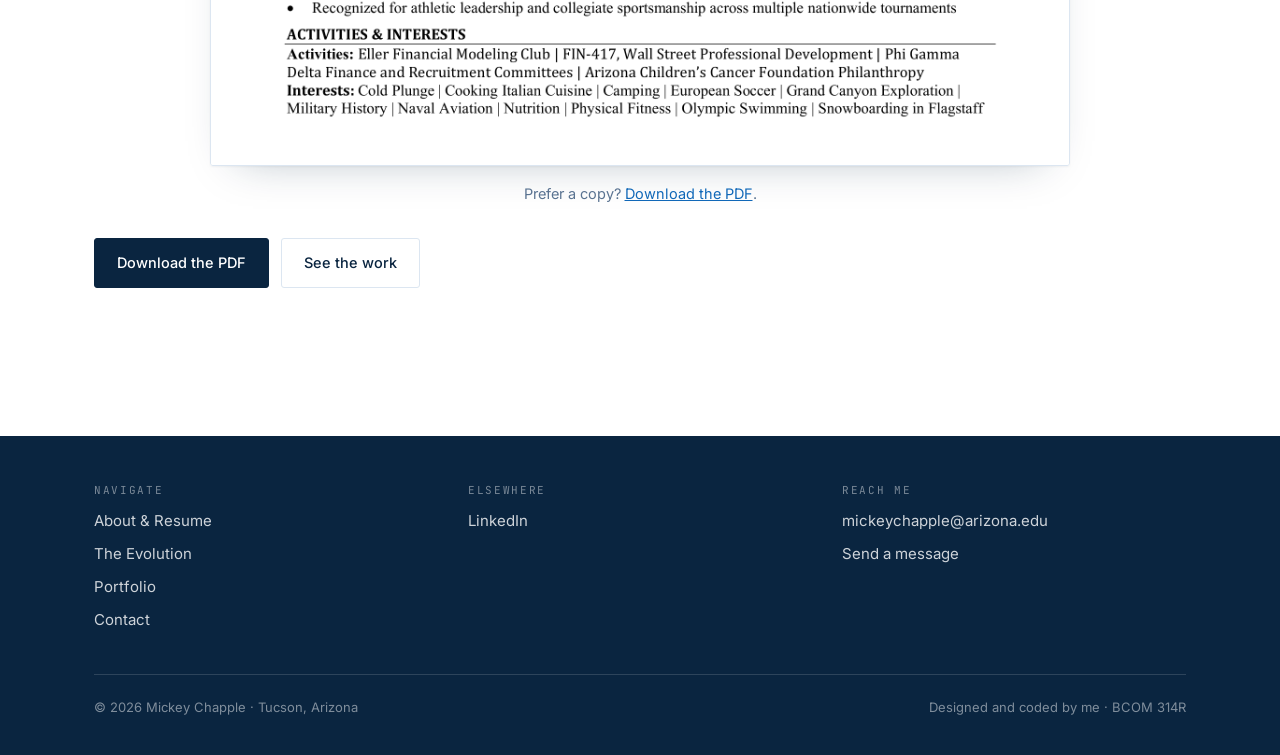
==== commit e3659602: "Add files via upload" ====
--- a/about.html
+++ b/about.html
@@ -4,18 +4,22 @@
 <meta charset="utf-8">
 <meta name="viewport" content="width=device-width, initial-scale=1">
 <title>About &amp; Resume — Mickey Chapple</title>
-<meta name="description" content="Finance major at the University of Arizona's Eller College, former semi-professional center back, Private Bank summer analyst. Biography and full resume.">
+<meta name="description" content="Finance major at the University of Arizona's Eller College and an incoming J.P. Morgan Private Bank summer analyst. Biography and full resume.">
 <link rel="preconnect" href="https://fonts.googleapis.com">
 <link rel="preconnect" href="https://fonts.gstatic.com" crossorigin>
 <link href="https://fonts.googleapis.com/css2?family=Newsreader:ital,opsz,wght@0,6..72,300..600;1,6..72,300..500&family=Inter:wght@400;500;600&family=JetBrains+Mono:wght@400;500&display=swap" rel="stylesheet">
-<link rel="stylesheet" href="styles.css">
+<link rel="icon" href="favicon.svg" type="image/svg+xml">
+<link rel="stylesheet" href="styles.css?v=9">
 </head>
 <body>
 <a class="skip" href="#main">Skip to content</a>
 
 <header class="site-head">
   <div class="wrap site-head__inner">
-    <a class="brand" href="index.html">Mickey Chapple <span>· Finance</span></a>
+    <a class="brand" href="index.html">
+      <span class="brand__mark" aria-hidden="true">MC</span>
+      <span class="brand__name">Mickey Chapple</span>
+    </a>
     <button class="nav-toggle" aria-expanded="false" aria-controls="nav">Menu</button>
     <nav class="nav" id="nav">
       <a href="index.html">Home</a>
@@ -32,13 +36,40 @@
   <!-- ============ BIO ============ -->
   <section class="hero">
     <div class="wrap split split--portrait">
-      <div>
+      <aside class="bio-side">
         <img class="portrait" src="assets/headshot.jpg" width="1121" height="1403"
              alt="Mickey Chapple, wearing a dark suit and green tie.">
-      </div>
+
+        <dl class="facts">
+          <div>
+            <dt>Studying</dt>
+            <dd>BSBA Finance, Eller College of Management<br>University of Arizona · May 2028</dd>
+          </div>
+          <div>
+            <dt>GPA</dt>
+            <dd>4.0 / 4.0</dd>
+          </div>
+          <div>
+            <dt>Certified</dt>
+            <dd>Securities Industry Essentials<br>Bloomberg Market Concepts</dd>
+          </div>
+          <div>
+            <dt>This summer</dt>
+            <dd>Summer Analyst<br>J.P. Morgan Private Bank</dd>
+          </div>
+          <div>
+            <dt>Based in</dt>
+            <dd>Tucson, Arizona</dd>
+          </div>
+          <div>
+            <dt>Elsewhere</dt>
+            <dd><a href="https://www.linkedin.com/in/mickey-chapple" target="_blank" rel="noopener">LinkedIn</a></dd>
+          </div>
+        </dl>
+      </aside>
       <div>
         <p class="eyebrow">About</p>
-        <h1 class="hero__lede" style="font-size:clamp(30px,4.6vw,50px)">I spent four years training for a job I will never have.</h1>
+        <h1 class="hero__lede" style="font-size:clamp(30px,4.6vw,50px)">I spent fourteen years training for a job I will never have.</h1>
         <div class="prose">
           <p>
             I grew up in Scottsdale planning to be a professional footballer, and for a
@@ -54,16 +85,18 @@
           </p>
           <p>
             What I found in finance was the same thing that had kept me in sport. Both
-            reward preparation over talent. Both are decided by people who can stay level
-            when the result is already going badly. The difference is that in finance the
-            stakes belong to somebody else, which I find clarifying rather than daunting.
+            reward preparation over talent, and both are decided by people who can stay
+            level when the result is already going badly. The difference is that in finance
+            the stakes belong to somebody else — which I think is the part I am still
+            learning to carry properly.
           </p>
           <p>
             Today I am a finance major at the University of Arizona's Eller College of
             Management, carrying a 4.0 while serving as Vice President and Treasurer of
             Phi Gamma Delta, where I direct a $1.3 million budget for more than 150
             members. I co-founded Delta Capital Markets, a student-managed fund, and I am
-            SIE certified. This past summer I worked as a Private Bank summer analyst.
+            SIE certified. This coming summer I join J.P. Morgan Private Bank as a
+            summer analyst.
           </p>
           <p>
             Away from the desk I cold plunge more than is strictly reasonable, cook Italian
@@ -75,6 +108,49 @@
       </div>
     </div>
   </section>
+
+  <!-- ============ LEADERSHIP ============ -->
+  <section class="rule-top">
+    <div class="wrap">
+      <div class="sec-head">
+        <h2>Vice President / Treasurer of Phi Gamma Delta</h2>
+        <p>
+          The chapter executive board. I direct the budget and report to these four on it.
+        </p>
+      </div>
+
+      <div class="board">
+        <figure class="board__photo">
+          <img src="assets/executive-board.jpg" width="1350" height="1800"
+               alt="The five members of the Phi Gamma Delta executive board in suits on the steps of Sands Hall.">
+        </figure>
+
+        <div class="board__facts">
+          <div class="stats">
+            <div class="stat">
+              <div class="stat__num">$1.3M</div>
+              <p class="stat__label">Chapter budget I direct, with transparent financial tracking I put in place</p>
+            </div>
+            <div class="stat">
+              <div class="stat__num">150+</div>
+              <p class="stat__label">Members whose dues, housing and events run through it</p>
+            </div>
+            <div class="stat">
+              <div class="stat__num">30</div>
+              <p class="stat__label">Committees I allocate against and keep compliant</p>
+            </div>
+          </div>
+
+          <p class="board__note">
+            It is the closest thing I have had to managing somebody else's money, and the
+            part that transfers is not the spreadsheet. It is telling a room of a hundred
+            and fifty people why the answer is no.
+          </p>
+        </div>
+      </div>
+    </div>
+  </section>
+
 
   <!-- ============ RESUME ============ -->
   <section class="rule-top">
@@ -89,164 +165,13 @@
         </a>
       </div>
 
-      <article class="resume">
-        <header class="resume__head">
-          <h3 class="resume__name">Mickey Chapple</h3>
-          <p class="resume__contact">
-            <a href="mailto:mickeychapple@arizona.edu">mickeychapple@arizona.edu</a>
-            <span aria-hidden="true">·</span>
-            <a href="https://www.linkedin.com/in/mickey-chapple" target="_blank" rel="noopener">/in/mickey-chapple</a>
-          </p>
-        </header>
-
-        <section class="resume__sec">
-          <h4>Education</h4>
-          <div class="resume__item">
-            <div class="resume__row">
-              <strong>University of Arizona, Eller College of Management</strong>
-              <span class="resume__meta">Tucson, Arizona</span>
-            </div>
-            <div class="resume__row">
-              <em>Bachelor of Science in Business Administration</em>
-              <span class="resume__meta">May 2028</span>
-            </div>
-            <ul>
-              <li>Major: Finance</li>
-              <li>GPA: 4.0 / 4.0</li>
-              <li>Honors: Dean's List with Distinction · Sands Scholarship Recipient · Wildcat Excellence Award</li>
-              <li>Certifications: Securities Industry Essentials (SIE) · Bloomberg Market Concepts</li>
-            </ul>
-          </div>
-        </section>
-
-        <section class="resume__sec">
-          <h4>Professional Experience</h4>
-
-          <div class="resume__item">
-            <div class="resume__row">
-              <strong>Clean Eatz</strong>
-              <span class="resume__meta">Scottsdale, Arizona</span>
-            </div>
-            <div class="resume__row">
-              <em>Sales Associate</em>
-              <span class="resume__meta">June 2025 – August 2025</span>
-            </div>
-            <ul>
-              <li>Processed 80–100 transactions per shift with 100% cash-drawer accuracy as a trusted closing team member</li>
-              <li>Advised 20+ customers through nutrition consultations, recommending meal plans tailored to individual goals</li>
-              <li>Orchestrated workflow coordination within a 6–8 person team to drive higher peak-hour sales volume</li>
-            </ul>
-          </div>
-
-          <div class="resume__item">
-            <div class="resume__row">
-              <strong>DM Brown Financial Services</strong>
-              <span class="resume__meta">Scottsdale, Arizona</span>
-            </div>
-            <div class="resume__row">
-              <em>Summer Analyst</em>
-              <span class="resume__meta">June 2024 – July 2024</span>
-            </div>
-            <ul>
-              <li>Executed CRM data migration for 300+ clients, improving data integrity and streamlining advisor workflows</li>
-              <li>Analyzed prospect-conversion data to support advisor decision-making and optimize onboarding efficiency</li>
-              <li>Evaluated client portfolio allocations with advisors to develop tailored diversification recommendations</li>
-            </ul>
-          </div>
-
-          <div class="resume__item">
-            <div class="resume__row">
-              <strong>Jamba Juice</strong>
-              <span class="resume__meta">Scottsdale, Arizona</span>
-            </div>
-            <div class="resume__row">
-              <em>Team Member</em>
-              <span class="resume__meta">April 2022 – July 2024</span>
-            </div>
-            <ul>
-              <li>Served as trusted key holder responsible for closing procedures, cash management, and shift leadership</li>
-              <li>Resolved customer complaints in real time, maintaining service standards in a high-volume retail environment</li>
-              <li>Balanced cash drawers and processed high-volume transactions with consistent accuracy during peak hours</li>
-            </ul>
-          </div>
-        </section>
-
-        <section class="resume__sec">
-          <h4>Leadership Experience</h4>
-
-          <div class="resume__item">
-            <div class="resume__row">
-              <strong>Phi Gamma Delta</strong>
-              <span class="resume__meta">Tucson, Arizona</span>
-            </div>
-            <div class="resume__row">
-              <em>Vice President / Treasurer</em>
-              <span class="resume__meta">October 2025 – Present</span>
-            </div>
-            <ul>
-              <li>Manage $1.3 million budget and implemented transparent financial tracking for chapter sustainability</li>
-              <li>Direct financial allocations for 150+ members across 30 committees to ensure compliance and efficiency</li>
-              <li>Chair weekly executive meetings focusing on philanthropy, finance, and risk management initiatives</li>
-            </ul>
-          </div>
-
-          <div class="resume__item">
-            <div class="resume__row">
-              <strong>Delta Capital Markets</strong>
-              <span class="resume__meta">Tucson, Arizona</span>
-            </div>
-            <div class="resume__row">
-              <em>Co-Founder / Fund Director</em>
-              <span class="resume__meta">September 2025 – Present</span>
-            </div>
-            <ul>
-              <li>Coordinate investment research and present portfolio strategies for a $10,000 student-managed fund</li>
-              <li>Deliver capital markets training to build technical skills needed across financial industries and sectors</li>
-              <li>Oversee learning of core market concepts and preparation for SIE, Series Exams, and CFP/CFA licenses</li>
-            </ul>
-          </div>
-
-          <div class="resume__item">
-            <div class="resume__row">
-              <strong>Investments Club</strong>
-              <span class="resume__meta">Tucson, Arizona</span>
-            </div>
-            <div class="resume__row">
-              <em>Active Member</em>
-              <span class="resume__meta">September 2025 – Present</span>
-            </div>
-            <ul>
-              <li>Engage in weekly meetings regarding current financial markets and ongoing events to sharpen insights</li>
-              <li>Collaborate with senior members to evaluate equity and bond market trends impacting portfolio performance</li>
-              <li>Monitor macroeconomic shifts to strengthen understanding of trading strategy and risk management</li>
-            </ul>
-          </div>
-
-          <div class="resume__item">
-            <div class="resume__row">
-              <strong>Phoenix Rising Football Club</strong>
-              <span class="resume__meta">Phoenix, Arizona</span>
-            </div>
-            <div class="resume__row">
-              <em>Team Captain</em>
-              <span class="resume__meta">August 2020 – May 2024</span>
-            </div>
-            <ul>
-              <li>Balanced semi-professional competition with a full academic schedule while maintaining a 4.0 GPA</li>
-              <li>Commanded defensive unit as center back and fostered team discipline through strategic communication</li>
-              <li>Recognized for athletic leadership and collegiate sportsmanship across multiple nationwide tournaments</li>
-            </ul>
-          </div>
-        </section>
-
-        <section class="resume__sec">
-          <h4>Activities &amp; Interests</h4>
-          <div class="resume__item">
-            <p style="margin-bottom:0.6em"><strong>Activities:</strong> Eller Financial Modeling Club · FIN-417, Wall Street Professional Development · Phi Gamma Delta Finance and Recruitment Committees · Arizona Children's Cancer Foundation Philanthropy</p>
-            <p style="margin-bottom:0"><strong>Interests:</strong> Cold Plunge · Cooking Italian Cuisine · Camping · European Soccer · Grand Canyon Exploration · Military History · Naval Aviation · Nutrition · Physical Fitness · Olympic Swimming · Snowboarding in Flagstaff</p>
-          </div>
-        </section>
-      </article>
+      <figure class="resume-sheet">
+        <img src="assets/resume-page-1.png" width="1836" height="2376"
+             alt="Resume of Mickey Chapple. University of Arizona, Eller College of Management, BSBA in Finance, May 2028, GPA 4.0, Dean's List with Distinction, Sands Scholarship, Wildcat Excellence Award, SIE and Bloomberg Market Concepts certified. Professional experience: Clean Eatz sales associate, DM Brown Financial Services summer analyst, Jamba Juice team member. Leadership: Phi Gamma Delta Vice President and Treasurer managing a 1.3 million dollar budget for 150 members, Delta Capital Markets co-founder and fund director, Investments Club member, Phoenix Rising Football Club team captain. The full text is available in the downloadable PDF.">
+        <figcaption>
+          Prefer a copy? <a href="assets/Mickey Chapple Resume.pdf" download>Download the PDF</a>.
+        </figcaption>
+      </figure>
 
       <div class="btn-row" style="margin-top:32px">
         <a class="btn" href="assets/Mickey Chapple Resume.pdf" download>Download the PDF</a>
@@ -284,6 +209,6 @@
   </div>
 </footer>
 
-<script src="script.js"></script>
+<script src="script.js?v=9"></script>
 </body>
 </html>
--- a/styles.css
+++ b/styles.css
@@ -64,7 +64,7 @@
   text-rendering: optimizeLegibility;
 }
 
-img { max-width: 100%; display: block; }
+img { max-width: 100%; height: auto; display: block; }
 
 a { color: inherit; }
 
@@ -89,7 +89,7 @@
 
 .wrap--narrow { max-width: 820px; }
 
-section { padding-block: clamp(56px, 9vw, 108px); }
+main > section { padding-block: clamp(56px, 9vw, 108px); }
 
 .rule-top { border-top: 1px solid var(--rule); }
 
@@ -1169,3 +1169,601 @@
   .scatter .sc-val--avg  { transform: translateX(-26px); }
   .scatter .sc-leader    { transform: translateX(-26px); }
 }
+
+/* ============================================================
+   Hero: copy beside a portrait, chart below
+   ============================================================ */
+.hero__top {
+  display: grid;
+  grid-template-columns: 1fr;
+  gap: clamp(28px, 4vw, 52px);
+  align-items: center;
+}
+
+@media (min-width: 900px) {
+  .hero__top { grid-template-columns: 1.35fr 0.65fr; }
+}
+
+.hero__portrait {
+  margin: 0;
+  max-width: 330px;
+}
+
+@media (max-width: 899px) {
+  .hero__portrait { max-width: 230px; }
+}
+
+.hero__portrait img {
+  width: 100%;
+  border-radius: 3px;
+  border: 1px solid var(--rule);
+  background: var(--paper-warm);
+}
+
+.hero__portrait figcaption {
+  margin-top: 14px;
+  font-family: var(--mono);
+  font-size: 11px;
+  line-height: 1.7;
+  letter-spacing: 0.06em;
+  color: var(--faint);
+}
+
+.hero__portrait figcaption a { color: var(--recovery); text-decoration: none; }
+.hero__portrait figcaption a:hover { text-decoration: underline; }
+
+/* ============================================================
+   Navy bookends: a solid header and footer frame the white page
+   ============================================================ */
+.site-head {
+  background: color-mix(in srgb, var(--ink) 94%, transparent);
+  border-bottom: 1px solid color-mix(in srgb, #fff 12%, transparent);
+}
+
+.brand { color: #fff; }
+.brand span { color: color-mix(in srgb, #fff 52%, transparent); }
+
+.nav a { color: color-mix(in srgb, #fff 66%, transparent); }
+.nav a:hover { color: #fff; }
+
+.nav a[aria-current="page"] {
+  color: #fff;
+  border-bottom-color: #fff;
+}
+
+.nav-toggle {
+  color: #fff;
+  border-color: color-mix(in srgb, #fff 28%, transparent);
+}
+
+@media (max-width: 760px) {
+  .nav {
+    background: var(--ink);
+    border-bottom: 1px solid color-mix(in srgb, #fff 12%, transparent);
+  }
+  .nav a { border-bottom-color: color-mix(in srgb, #fff 10%, transparent); }
+  .nav a[aria-current="page"] { border-bottom-color: #fff; }
+}
+
+.skip { background: #fff; color: var(--ink); }
+
+/* Footer */
+.site-foot {
+  background: var(--ink);
+  border-top: none;
+  color: color-mix(in srgb, #fff 78%, transparent);
+}
+
+.foot-grid h4 { color: color-mix(in srgb, #fff 46%, transparent); }
+
+.foot-grid a { color: color-mix(in srgb, #fff 80%, transparent); }
+.foot-grid a:hover { color: #fff; }
+
+.foot-base {
+  border-top: 1px solid color-mix(in srgb, #fff 14%, transparent);
+  color: color-mix(in srgb, #fff 48%, transparent);
+}
+
+.site-foot a:focus-visible,
+.site-head a:focus-visible,
+.nav-toggle:focus-visible { outline-color: #fff; }
+
+/* ============================================================
+   Resume rendered from the real PDF, so it matches the file
+   exactly. Download link sits directly beneath.
+   ============================================================ */
+.resume-sheet {
+  margin: 0;
+  max-width: 860px;
+  margin-inline: auto;
+}
+
+.resume-sheet img {
+  width: 100%;
+  border: 1px solid var(--rule);
+  border-radius: 3px;
+  box-shadow: 0 1px 2px rgba(10, 37, 64, 0.05),
+              0 18px 44px -28px rgba(10, 37, 64, 0.35);
+}
+
+.resume-sheet figcaption {
+  margin-top: 16px;
+  text-align: center;
+  font-size: 14.5px;
+  color: var(--muted);
+}
+
+.resume-sheet figcaption a { color: var(--recovery); }
+
+/* ============================================================
+   About: portrait column carries a facts panel and tracks the
+   bio as it scrolls, so the column never runs out of content.
+   ============================================================ */
+.bio-side { align-self: start; }
+
+@media (min-width: 880px) {
+  .bio-side {
+    position: sticky;
+    top: 92px;
+  }
+}
+
+.facts {
+  margin: 22px 0 0;
+  padding: 0;
+  border-top: 1px solid var(--rule);
+}
+
+.facts > div {
+  display: grid;
+  gap: 3px;
+  padding: 13px 0;
+  border-bottom: 1px solid var(--rule-soft);
+}
+
+.facts dt {
+  font-family: var(--mono);
+  font-size: 10.5px;
+  letter-spacing: 0.15em;
+  text-transform: uppercase;
+  color: var(--faint);
+}
+
+.facts dd {
+  margin: 0;
+  font-size: 14.5px;
+  line-height: 1.45;
+  color: var(--ink-soft);
+}
+
+.facts dd a { color: var(--recovery); text-decoration: none; }
+.facts dd a:hover { text-decoration: underline; }
+
+/* ============================================================
+   Monogram lockup in the navy bar
+   ============================================================ */
+.brand {
+  display: inline-flex;
+  align-items: center;
+  gap: 11px;
+  line-height: 1;
+}
+
+.brand__mark {
+  display: inline-grid;
+  place-items: center;
+  width: 34px;
+  height: 34px;
+  flex: none;
+  border: 1px solid color-mix(in srgb, #fff 42%, transparent);
+  border-radius: 4px;
+  font-family: var(--serif);
+  font-size: 15px;
+  font-weight: 500;
+  letter-spacing: 0.06em;
+  text-indent: 0.06em;
+  color: #fff;
+  transition: background 0.2s ease, border-color 0.2s ease, color 0.2s ease;
+}
+
+.brand:hover .brand__mark {
+  background: #fff;
+  border-color: #fff;
+  color: var(--ink);
+}
+
+.brand__name {
+  font-family: var(--serif);
+  font-size: 18px;
+  letter-spacing: -0.01em;
+  color: #fff;
+}
+
+@media (max-width: 420px) {
+  .brand__name { display: none; }
+}
+
+/* ============================================================
+   Gap card — pulls the headline finding into the hero
+   ============================================================ */
+.gap-card {
+  background: var(--card);
+  border: 1px solid var(--rule);
+  border-radius: 4px;
+  padding: 24px 24px 20px;
+  box-shadow: 0 1px 2px rgba(10, 37, 64, 0.04),
+              0 14px 38px -26px rgba(10, 37, 64, 0.32);
+}
+
+.gap-card__head {
+  font-family: var(--mono);
+  font-size: 10.5px;
+  letter-spacing: 0.16em;
+  text-transform: uppercase;
+  color: var(--faint);
+  margin: 0 0 18px;
+  padding-bottom: 12px;
+  border-bottom: 1px solid var(--rule-soft);
+}
+
+.gap-card__row { display: grid; gap: 2px; }
+
+.gap-card__label {
+  font-family: var(--mono);
+  font-size: 10.5px;
+  letter-spacing: 0.13em;
+  text-transform: uppercase;
+  color: var(--muted);
+}
+
+.gap-card__num {
+  font-family: var(--mono);
+  font-size: 46px;
+  font-weight: 500;
+  line-height: 1;
+  letter-spacing: -0.03em;
+  color: var(--ink);
+}
+
+.gap-card__row--them .gap-card__num { color: var(--recovery); }
+
+.gap-card__sub { font-size: 14px; color: var(--muted); }
+
+/* connector between the two numbers */
+.gap-card__link {
+  display: flex;
+  align-items: center;
+  gap: 10px;
+  margin: 14px 0;
+  font-family: var(--mono);
+  font-size: 10.5px;
+  letter-spacing: 0.13em;
+  text-transform: uppercase;
+  color: var(--recovery);
+}
+
+.gap-card__link::before,
+.gap-card__link::after {
+  content: "";
+  height: 1px;
+  flex: 1;
+  background: color-mix(in srgb, var(--recovery) 38%, transparent);
+}
+
+.gap-card__foot {
+  margin: 20px 0 0;
+  padding-top: 14px;
+  border-top: 1px solid var(--rule-soft);
+  font-family: var(--mono);
+  font-size: 10px;
+  line-height: 1.6;
+  letter-spacing: 0.05em;
+  color: var(--faint);
+  max-width: none;
+}
+
+/* ============================================================
+   Portfolio contents index
+   ============================================================ */
+.toc {
+  background: var(--card);
+  border: 1px solid var(--rule);
+  border-radius: 4px;
+  padding: 22px 22px 10px;
+  box-shadow: 0 1px 2px rgba(10, 37, 64, 0.04),
+              0 14px 38px -26px rgba(10, 37, 64, 0.3);
+}
+
+.toc__head {
+  font-family: var(--mono);
+  font-size: 10.5px;
+  letter-spacing: 0.16em;
+  text-transform: uppercase;
+  color: var(--faint);
+  margin: 0 0 6px;
+}
+
+.toc ol { list-style: none; margin: 0; padding: 0; }
+
+.toc li { border-top: 1px solid var(--rule-soft); }
+
+.toc a {
+  display: grid;
+  grid-template-columns: auto 1fr;
+  gap: 2px 12px;
+  padding: 14px 0;
+  text-decoration: none;
+  transition: opacity 0.16s ease;
+}
+
+.toc a:hover { opacity: 0.6; }
+
+.toc__n {
+  grid-row: span 2;
+  font-family: var(--mono);
+  font-size: 11px;
+  letter-spacing: 0.1em;
+  color: var(--recovery);
+  padding-top: 3px;
+}
+
+.toc__t {
+  font-size: 15.5px;
+  line-height: 1.3;
+  color: var(--ink);
+}
+
+.toc__m {
+  font-family: var(--mono);
+  font-size: 10px;
+  letter-spacing: 0.1em;
+  text-transform: uppercase;
+  color: var(--faint);
+}
+
+/* anchored headings clear the sticky header */
+.work h2 { scroll-margin-top: 92px; }
+
+
+/* ============================================================
+   Scroll reveal. The `reveal-on` class is set by JS, so with
+   JS disabled none of this applies and the page renders flat.
+   ============================================================ */
+.reveal-on .reveal {
+  opacity: 0;
+  transform: translateY(22px);
+  transition: opacity 0.65s cubic-bezier(0.22, 0.61, 0.36, 1),
+              transform 0.65s cubic-bezier(0.22, 0.61, 0.36, 1);
+}
+
+.reveal-on .reveal.is-visible {
+  opacity: 1;
+  transform: none;
+}
+
+@media (prefers-reduced-motion: reduce) {
+  .reveal-on .reveal { opacity: 1; transform: none; transition: none; }
+}
+
+/* ============================================================
+   Full-height landing hero: the first screen is the hero and
+   nothing else, with a cue that there is more below.
+   ============================================================ */
+.hero--full {
+  min-height: calc(100vh - 68px);
+  min-height: calc(100svh - 68px);
+  display: flex;
+  flex-direction: column;
+  justify-content: center;
+  padding-block: 40px 28px;
+}
+
+.hero--full > .wrap { width: 100%; }
+
+.hero--full .hero__top { flex: 1 0 auto; align-content: center; }
+
+.scroll-cue {
+  display: inline-flex;
+  align-items: center;
+  gap: 10px;
+  margin-top: 40px;
+  font-family: var(--mono);
+  font-size: 10.5px;
+  letter-spacing: 0.17em;
+  text-transform: uppercase;
+  color: var(--faint);
+  text-decoration: none;
+  transition: color 0.2s ease;
+}
+
+.scroll-cue:hover { color: var(--ink); }
+
+.scroll-cue svg { animation: nudge 2.4s ease-in-out infinite; }
+
+@keyframes nudge {
+  0%, 100% { transform: translateY(0); opacity: 0.55; }
+  50%      { transform: translateY(5px); opacity: 1; }
+}
+
+#curve { scroll-margin-top: 68px; }
+
+/* On short screens let the hero size to its content instead of
+   forcing a scroll just to clear the fold. */
+@media (max-height: 620px) {
+  .hero--full { min-height: 0; }
+  .scroll-cue { margin-top: 26px; }
+}
+
+/* On phones the hero stacks, so the portrait becomes a compact
+   row with its caption beside it — keeps the whole hero on one
+   screen instead of pushing the chart into view. */
+@media (max-width: 899px) {
+  .hero--full .hero__top { gap: 26px; }
+
+  .hero--full .hero__portrait {
+    max-width: none;
+    display: grid;
+    grid-template-columns: 132px 1fr;
+    gap: 16px;
+    align-items: end;
+  }
+
+  .hero--full .hero__portrait figcaption { margin-top: 0; }
+}
+
+/* ------------------------------------------------------------
+   Make the landing hero's content fill the screen it occupies,
+   rather than floating as a small block in the middle: larger
+   display type, a larger portrait, and the cue pinned to the
+   bottom edge.
+   ------------------------------------------------------------ */
+.hero--full { padding-block: 32px 22px; }
+
+.hero--full > .wrap {
+  display: flex;
+  flex-direction: column;
+  flex: 1;
+}
+
+.hero--full .hero__top {
+  flex: 1;
+  align-content: center;
+  gap: clamp(28px, 4vw, 64px);
+}
+
+.hero--full .scroll-cue { margin-top: auto; }
+
+@media (min-width: 900px) {
+  .hero--full .hero__lede {
+    font-size: clamp(52px, 6.4vw, 88px);
+    letter-spacing: -0.03em;
+  }
+
+  .hero--full .hero__sub {
+    font-size: clamp(17px, 1.45vw, 20.5px);
+    max-width: 48ch;
+  }
+
+  .hero--full .hero__portrait { max-width: 400px; }
+
+  .hero--full .eyebrow { margin-bottom: 26px; }
+
+  .hero--full .btn-row { margin-top: 34px; }
+}
+
+/* Let the portrait scale with the viewport so the hero's content
+   actually fills the screen it reserves, instead of leaving a
+   dead band above and below. */
+@media (min-width: 900px) {
+  .hero--full .hero__portrait {
+    max-width: none;
+    display: flex;
+    flex-direction: column;
+    align-items: flex-end;
+  }
+
+  .hero--full .hero__portrait img {
+    width: auto;
+    height: clamp(430px, calc(100svh - 270px), 660px);
+    max-width: 100%;
+    object-fit: contain;
+  }
+
+  .hero--full .hero__portrait figcaption { text-align: right; }
+}
+
+/* The scaled portrait was letterboxing inside its frame: the box is
+   taller than the image's aspect allows at that column width. Give
+   the column more room and let the image cover it (crops the sides
+   of a centred headshot, never the top of the head). */
+@media (min-width: 900px) {
+  .hero--full .hero__top { grid-template-columns: 1.15fr 0.85fr; }
+
+  .hero--full .hero__portrait img {
+    width: 100%;
+    object-fit: cover;
+    object-position: 50% 28%;
+  }
+}
+
+/* ============================================================
+   Document previews: show the work, not just a link to it
+   ============================================================ */
+.doc-preview {
+  display: block;
+  width: fit-content;
+  max-width: 100%;
+  margin-bottom: 24px;
+  text-decoration: none;
+  transition: transform 0.22s ease;
+}
+
+.doc-preview img {
+  max-height: 290px;
+  width: auto;
+  max-width: 100%;
+  border: 1px solid var(--rule);
+  border-radius: 3px;
+  box-shadow: 0 1px 2px rgba(10, 37, 64, 0.05),
+              0 14px 34px -24px rgba(10, 37, 64, 0.35);
+  transition: box-shadow 0.22s ease, border-color 0.22s ease;
+}
+
+.doc-preview:hover { transform: translateY(-3px); }
+
+.doc-preview:hover img {
+  border-color: var(--faint);
+  box-shadow: 0 2px 4px rgba(10, 37, 64, 0.07),
+              0 20px 44px -24px rgba(10, 37, 64, 0.45);
+}
+
+.doc-preview__tag {
+  display: block;
+  margin-top: 11px;
+  font-family: var(--mono);
+  font-size: 10.5px;
+  letter-spacing: 0.14em;
+  text-transform: uppercase;
+  color: var(--muted);
+}
+
+.doc-preview:hover .doc-preview__tag { color: var(--recovery); }
+
+@media (max-width: 600px) {
+  .doc-preview img { max-height: 220px; }
+}
+
+/* ============================================================
+   Leadership band: board photo beside the numbers it backs
+   ============================================================ */
+.board {
+  display: grid;
+  grid-template-columns: 1fr;
+  gap: clamp(24px, 3.5vw, 44px);
+  align-items: center;
+}
+
+@media (min-width: 860px) {
+  .board { grid-template-columns: 0.62fr 1.38fr; }
+}
+
+.board__photo { margin: 0; }
+
+.board__photo img {
+  width: 100%;
+  border: 1px solid var(--rule);
+  border-radius: 3px;
+  box-shadow: 0 1px 2px rgba(10, 37, 64, 0.05),
+              0 16px 40px -26px rgba(10, 37, 64, 0.4);
+}
+
+.board__facts .stats { border-radius: 4px; }
+
+.board__note {
+  margin: 24px 0 0;
+  font-family: var(--serif);
+  font-size: clamp(17px, 1.6vw, 20px);
+  line-height: 1.45;
+  color: var(--ink-soft);
+  max-width: 56ch;
+}
